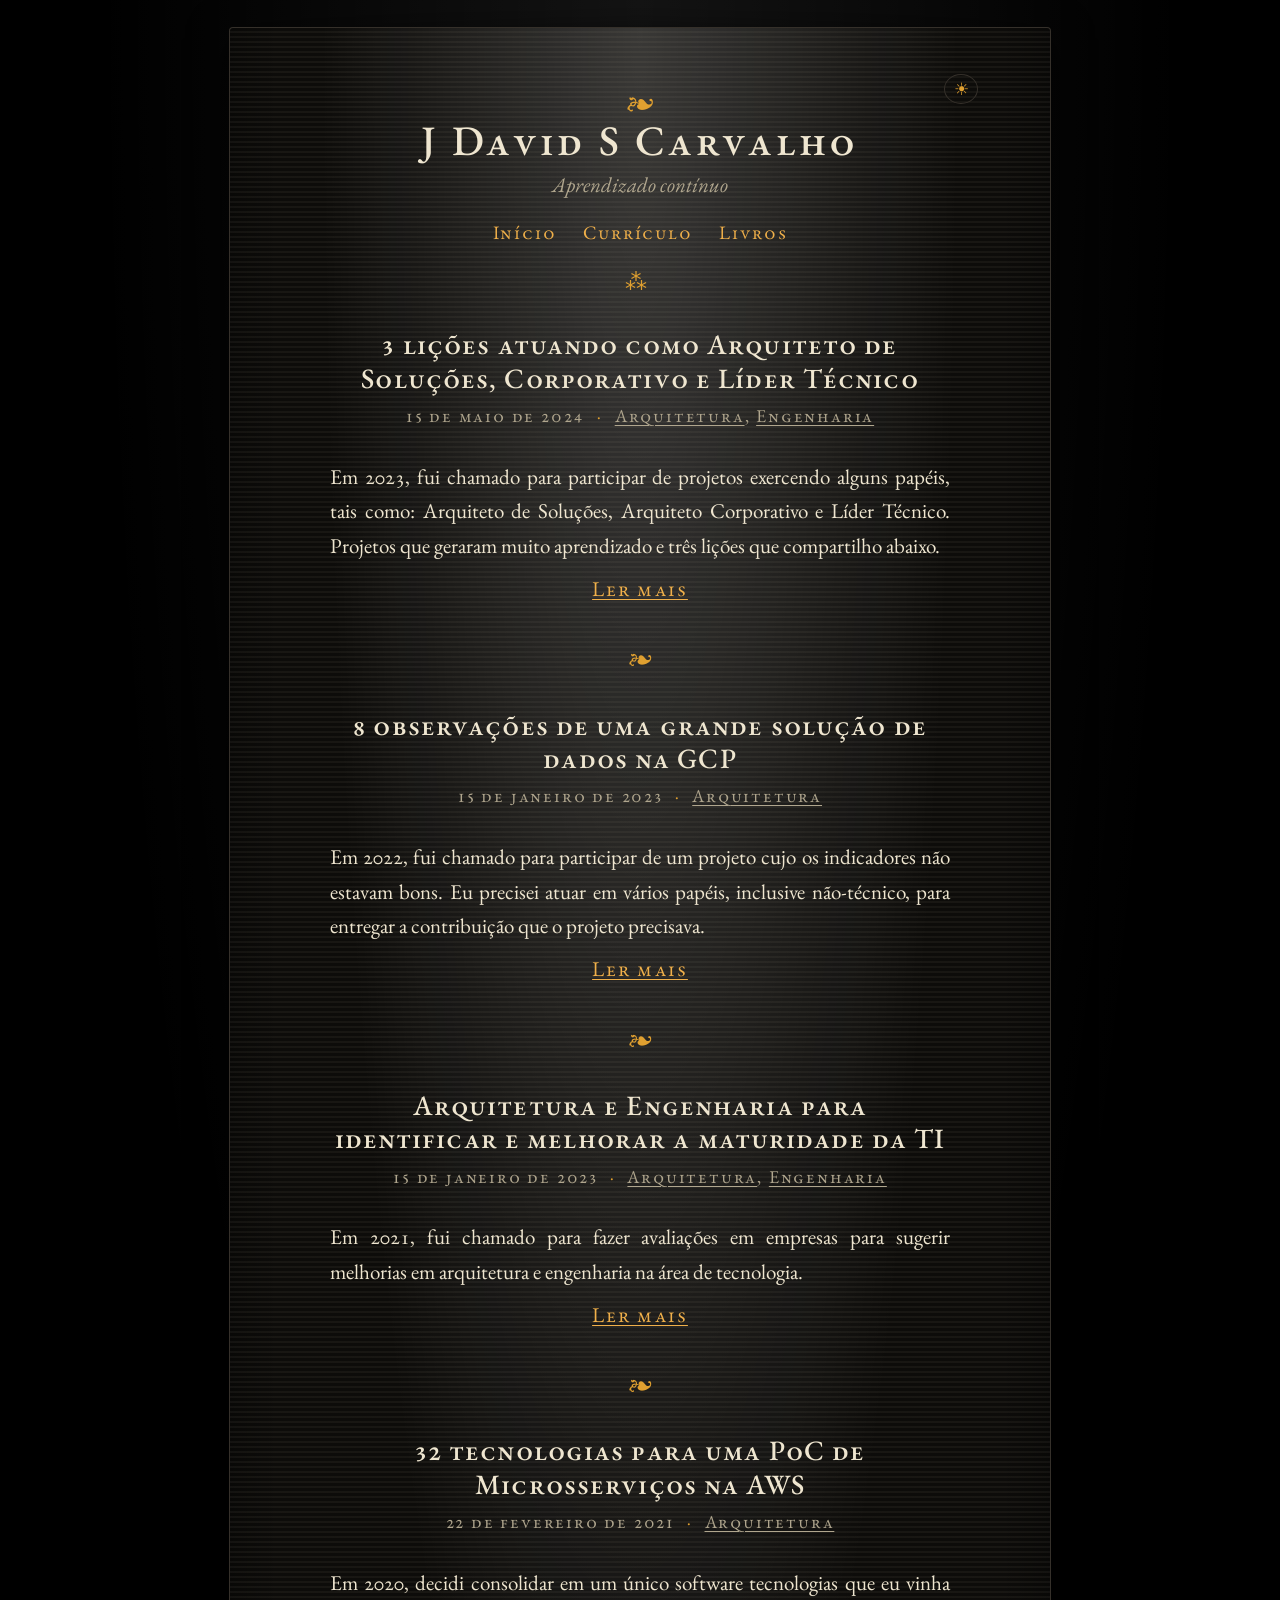
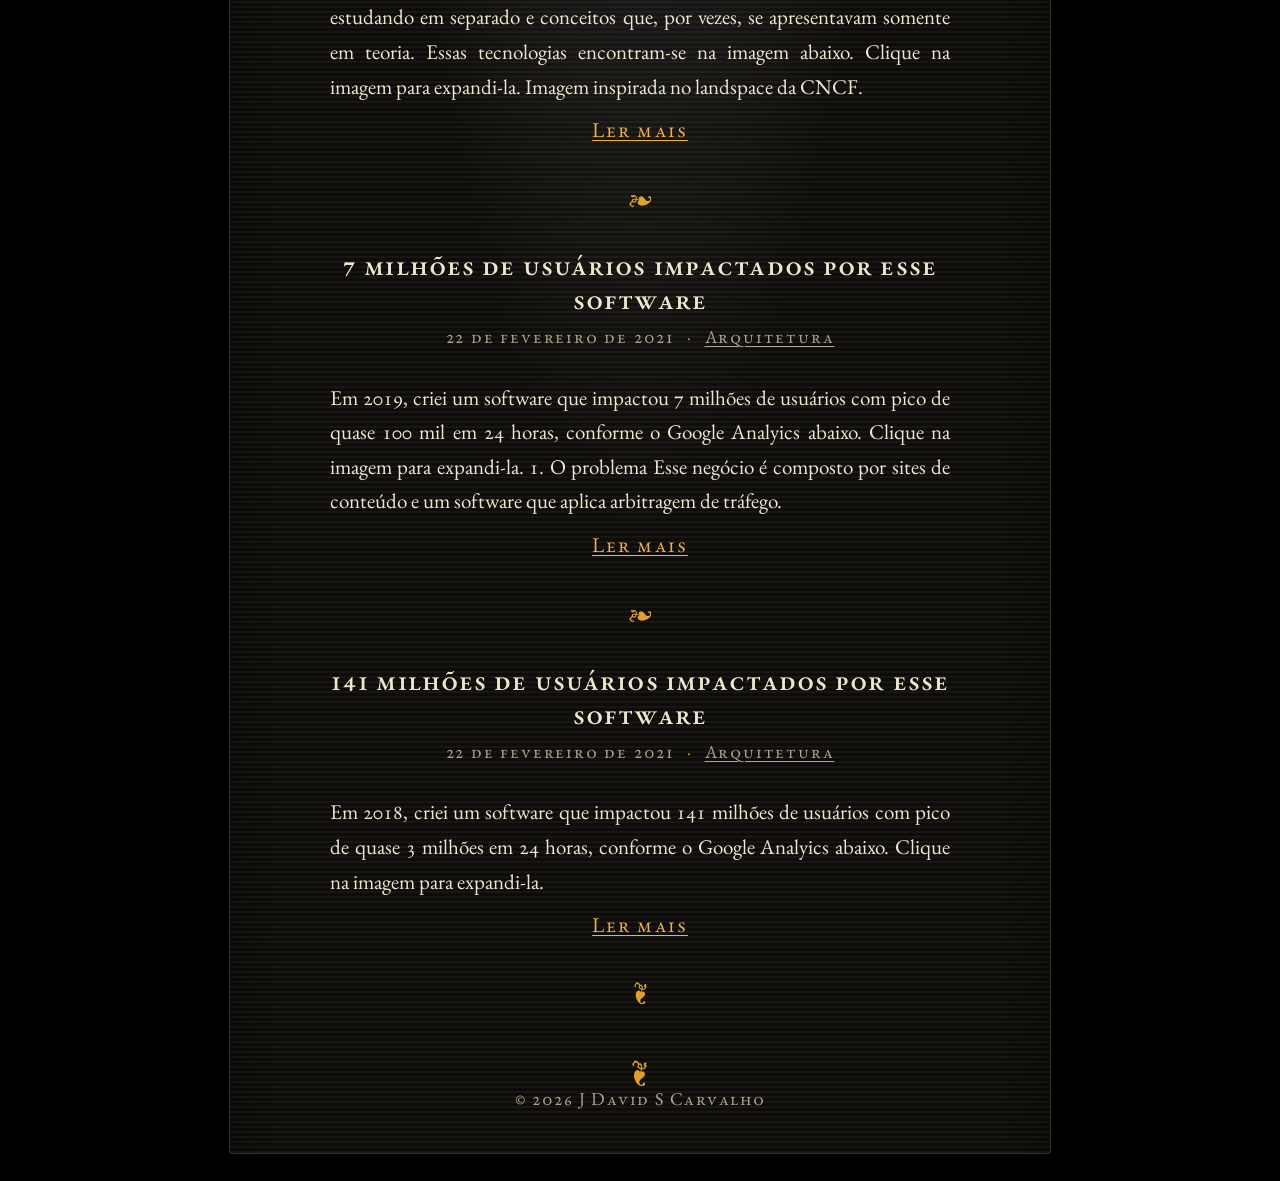
==== index.html @ 85092f44 "Restaura /3-licoes/ e /42-livros/ a partir do HTML do Google Search Console Capas dos livros recompo" ====
<!doctype html>
<html lang="pt-BR">
<head>
<meta charset="utf-8">
<meta name="viewport" content="width=device-width, initial-scale=1">
<title>J David S Carvalho - Aprendizado contínuo</title>
<script>(function(){try{var t=localStorage.getItem('jdsc-theme');document.documentElement.setAttribute('data-theme',(t==='light'||t==='dark')?t:'dark');}catch(e){}})();</script>
<link rel="preconnect" href="https://fonts.googleapis.com"><link rel="preconnect" href="https://fonts.gstatic.com" crossorigin>
<link href="https://fonts.googleapis.com/css2?family=EB+Garamond:ital,wght@0,400;0,500;0,700;1,400&display=swap" rel="stylesheet">
<link rel="stylesheet" href="style.css">
<meta name="description" content="Blog de J David S Carvalho sobre arquitetura de software e corporativa, nuvem (AWS e GCP), microsserviços e engenharia.">
<link rel="canonical" href="https://jdsc.me/">
<link rel="icon" href="data:image/svg+xml,%3Csvg xmlns='http://www.w3.org/2000/svg' viewBox='0 0 64 64'%3E%3Crect width='64' height='64' rx='12' fill='%230d0c0a'/%3E%3Ctext x='32' y='47' font-family='Georgia,serif' font-size='42' font-weight='700' text-anchor='middle' fill='%23f0b04a'%3EJ%3C/text%3E%3C/svg%3E">
<meta property="og:type" content="website">
<meta property="og:site_name" content="J David S Carvalho">
<meta property="og:locale" content="pt_BR">
<meta property="og:title" content="J David S Carvalho">
<meta property="og:description" content="Blog de J David S Carvalho sobre arquitetura de software e corporativa, nuvem (AWS e GCP), microsserviços e engenharia.">
<meta property="og:url" content="https://jdsc.me/">
<meta property="og:image" content="https://jdsc.me/assets/og/index.png">
<meta property="og:image:alt" content="J David S Carvalho">
<meta property="og:image:width" content="1200">
<meta property="og:image:height" content="630">
<meta name="twitter:card" content="summary_large_image">
<meta name="twitter:image" content="https://jdsc.me/assets/og/index.png">
</head>
<body class="kind-home">
<div class="page">
<header class="site-header">
  <div class="toggle-slot"><button class="theme-toggle" id="theme-toggle" type="button" aria-label="Alternar modo claro/escuro" title="Alternar claro/escuro"><span aria-hidden="true">☾</span></button>
<script>(function(){var b=document.getElementById('theme-toggle'),r=document.documentElement;
function cur(){var t=r.getAttribute('data-theme');if(t)return t;return 'dark';}
function paint(){b.firstChild.textContent=cur()==='dark'?'\u2600':'\u263E';}
b.addEventListener('click',function(){var n=cur()==='dark'?'light':'dark';r.setAttribute('data-theme',n);try{localStorage.setItem('jdsc-theme',n);}catch(e){}paint();});
paint();})();</script></div>
  <p class="ornament">❧</p>
  <p class="brand"><a href="./">J David S Carvalho</a></p>
  <p class="tagline">Aprendizado contínuo</p>
  <nav><a href="./">Início</a><a href="cv.pdf">Currículo</a><a href="42-livros/">Livros</a></nav>
  <p class="rule">⁂</p>
</header>
<main class="content"><div class="entry-list"><article class="entry"><h2 class="entry-title"><a href="3-licoes/">3 lições atuando como Arquiteto de Soluções, Corporativo e Líder Técnico</a></h2><p class="meta"><time datetime="2024-05-15">15 de maio de 2024</time> <span class="sep">·</span> <span class="cats"><a href="category/arquitetura/">Arquitetura</a>, <a href="category/engenharia/">Engenharia</a></span></p><p class="excerpt">Em 2023, fui chamado para participar de projetos exercendo alguns papéis, tais como: Arquiteto de Soluções, Arquiteto Corporativo e Líder Técnico. Projetos que geraram muito aprendizado e três lições que compartilho abaixo.</p><p class="more"><a href="3-licoes/">Ler mais</a></p></article><article class="entry"><h2 class="entry-title"><a href="8-gcp/">8 observações de uma grande solução de dados na GCP</a></h2><p class="meta"><time datetime="2023-01-15">15 de janeiro de 2023</time> <span class="sep">·</span> <span class="cats"><a href="category/arquitetura/">Arquitetura</a></span></p><p class="excerpt">Em 2022, fui chamado para participar de um projeto cujo os indicadores não estavam bons. Eu precisei atuar em vários papéis, inclusive não-técnico, para entregar a contribuição que o projeto precisava.</p><p class="more"><a href="8-gcp/">Ler mais</a></p></article><article class="entry"><h2 class="entry-title"><a href="mat/">Arquitetura e Engenharia para identificar e melhorar a maturidade da TI</a></h2><p class="meta"><time datetime="2023-01-15">15 de janeiro de 2023</time> <span class="sep">·</span> <span class="cats"><a href="category/arquitetura/">Arquitetura</a>, <a href="category/engenharia/">Engenharia</a></span></p><p class="excerpt">Em 2021, fui chamado para fazer avaliações em empresas para sugerir melhorias em arquitetura e engenharia na área de tecnologia.</p><p class="more"><a href="mat/">Ler mais</a></p></article><article class="entry"><h2 class="entry-title"><a href="32-aws/">32 tecnologias para uma PoC de Microsserviços na AWS</a></h2><p class="meta"><time datetime="2021-02-22">22 de fevereiro de 2021</time> <span class="sep">·</span> <span class="cats"><a href="category/arquitetura/">Arquitetura</a></span></p><p class="excerpt">Em 2020, decidi consolidar em um único software tecnologias que eu vinha estudando em separado e conceitos que, por vezes, se apresentavam somente em teoria. Essas tecnologias encontram-se na imagem abaixo. Clique na imagem para expandi-la. Imagem inspirada no landspace da CNCF.</p><p class="more"><a href="32-aws/">Ler mais</a></p></article><article class="entry"><h2 class="entry-title"><a href="7m/">7 milhões de usuários impactados por esse software</a></h2><p class="meta"><time datetime="2021-02-22">22 de fevereiro de 2021</time> <span class="sep">·</span> <span class="cats"><a href="category/arquitetura/">Arquitetura</a></span></p><p class="excerpt">Em 2019, criei um software que impactou 7 milhões de usuários com pico de quase 100 mil em 24 horas, conforme o Google Analyics abaixo. Clique na imagem para expandi-la. 1. O problema Esse negócio é composto por sites de conteúdo e um software que aplica arbitragem de tráfego.</p><p class="more"><a href="7m/">Ler mais</a></p></article><article class="entry"><h2 class="entry-title"><a href="141m/">141 milhões de usuários impactados por esse software</a></h2><p class="meta"><time datetime="2021-02-22">22 de fevereiro de 2021</time> <span class="sep">·</span> <span class="cats"><a href="category/arquitetura/">Arquitetura</a></span></p><p class="excerpt">Em 2018, criei um software que impactou 141 milhões de usuários com pico de quase 3 milhões em 24 horas, conforme o Google Analyics abaixo. Clique na imagem para expandi-la.</p><p class="more"><a href="141m/">Ler mais</a></p></article></div></main>
<footer class="site-footer"><p class="ornament">❦</p><p>© 2026 J David S Carvalho</p></footer>
</div>
<script>(function(){
var root=document.querySelector('.entry-content');if(!root)return;
var imgs=[].slice.call(root.querySelectorAll('img'));if(!imgs.length)return;
var imgRe=/\.(jpe?g|png|gif|webp|svg)(\?.*)?$/i;
var items=imgs.map(function(im){var a=im.closest('a[href]');var full=(a&&imgRe.test(a.getAttribute('href')))?a.href:im.currentSrc||im.src;
 var fig=im.closest('figure,.wp-caption');var fc=fig&&fig.querySelector('figcaption,.wp-caption-text');
 im.classList.add('zoomable');if(a&&imgRe.test(a.getAttribute('href')))a.classList.add('zoomable');
 return {el:im,src:full,cap:(fc&&fc.textContent.trim())||im.getAttribute('alt')||''};});
var ov,imgEl,capEl,cntEl,bClose,bPrev,bNext,cur=-1,opener=null;
function build(){ov=document.createElement('div');ov.className='lb';ov.hidden=true;ov.setAttribute('role','dialog');ov.setAttribute('aria-modal','true');ov.setAttribute('aria-label','Imagem ampliada');
 ov.innerHTML='<button type="button" class="lb-close" aria-label="Fechar">\u2715</button><button type="button" class="lb-nav lb-prev" aria-label="Anterior">\u2190</button><figure class="lb-fig"><img class="lb-img" alt=""><figcaption class="lb-cap"></figcaption></figure><button type="button" class="lb-nav lb-next" aria-label="Pr\u00f3xima">\u2192</button><div class="lb-count" aria-live="polite"></div>';
 document.body.appendChild(ov);imgEl=ov.querySelector('.lb-img');capEl=ov.querySelector('.lb-cap');cntEl=ov.querySelector('.lb-count');
 bClose=ov.querySelector('.lb-close');bPrev=ov.querySelector('.lb-prev');bNext=ov.querySelector('.lb-next');
 ov.addEventListener('click',function(e){if(e.target===ov||e.target.classList.contains('lb-fig'))closeUI();});
 bClose.addEventListener('click',closeUI);bPrev.addEventListener('click',function(){go(-1);});bNext.addEventListener('click',function(){go(1);});
 if(items.length<2){bPrev.hidden=bNext.hidden=cntEl.hidden=true;}}
function show(i){cur=(i+items.length)%items.length;var it=items[cur];imgEl.src=it.src;imgEl.alt=it.cap;capEl.textContent=it.cap;capEl.hidden=!it.cap;cntEl.textContent=(cur+1)+' / '+items.length;}
function go(d){if(items.length>1)show(cur+d);}
function open(i){if(!ov)build();opener=document.activeElement;show(i);ov.hidden=false;document.body.classList.add('lb-open');
 try{history.pushState({lb:1},'');}catch(e){}bClose.focus();}
function hide(){if(!ov||ov.hidden)return;ov.hidden=true;document.body.classList.remove('lb-open');imgEl.removeAttribute('src');if(opener&&opener.focus)opener.focus();}
function closeUI(){if(!ov||ov.hidden)return;if(history.state&&history.state.lb){history.back();}else hide();}
window.addEventListener('popstate',function(){hide();});
document.addEventListener('click',function(e){if(e.button||e.metaKey||e.ctrlKey||e.shiftKey)return;var t=e.target.closest&&e.target.closest('.entry-content img');if(!t)return;
 var i=imgs.indexOf(t);if(i<0)return;e.preventDefault();open(i);});
document.addEventListener('keydown',function(e){if(!ov||ov.hidden)return;
 if(e.key==='Escape'){e.preventDefault();closeUI();}else if(e.key==='ArrowLeft'){go(-1);}else if(e.key==='ArrowRight'){go(1);}
 else if(e.key==='Tab'){var f=[bClose,bPrev,bNext].filter(function(b){return !b.hidden;});var k=f.indexOf(document.activeElement);e.preventDefault();k=(k+(e.shiftKey?-1:1)+f.length)%f.length;f[k].focus();}});
var sx=null;document.addEventListener('touchstart',function(e){if(ov&&!ov.hidden)sx=e.touches[0].clientX;},{passive:true});
document.addEventListener('touchend',function(e){if(sx===null)return;var dx=e.changedTouches[0].clientX-sx;sx=null;if(Math.abs(dx)>60)go(dx<0?1:-1);},{passive:true});
})();
</script>
</body>
</html>
---- style.css ----
/* Tema "livro": livro antigo; escuro = à luz de vela. */
/* Paletas: data-palette no <html>; escuro = padrão, claro com [data-theme=light]. */
:root{--bg:#000000;--paper:#0d0c0a;--paper2:#161411;--text:#efe6d0;--muted:#b0a68e;--line:#35302a;--accent:#f0b04a;--gold:#e0a030;--code-bg:#060605;--code-text:#f3ead4;--shadow:rgba(0,0,0,.8)}
:root[data-theme="light"]{--bg:#e8e4da;--paper:#fbf8ef;--paper2:#f1ece0;--text:#0b0b0b;--muted:#555555;--line:#d8d2c0;--accent:#8a4b00;--gold:#8a5d00;--code-bg:#efe9d8;--code-text:#0b0b0b;--shadow:rgba(0,0,0,.25)}
html{font-size:100%;-webkit-text-size-adjust:100%}
*{box-sizing:border-box}
body{margin:0;background:var(--bg);color:var(--text);font:400 1.3125rem/1.65 'EB Garamond','Cormorant Garamond',Georgia,serif;
  background-image:radial-gradient(ellipse at top,rgba(255,255,255,.08),transparent 60%),radial-gradient(ellipse at bottom,rgba(0,0,0,.18),transparent 60%);
  -webkit-font-smoothing:antialiased;font-variant-numeric:oldstyle-nums;hyphens:auto}
.page{max-width:51.25rem;margin:0 auto;padding:2.25rem 1rem 1.5rem;background-color:var(--paper);position:relative;
  background-image:repeating-linear-gradient(0deg,color-mix(in srgb,var(--muted) 7%,transparent) 0 2px,transparent 2px 0.3125rem),radial-gradient(ellipse at 50% 0,rgba(255,255,255,.18),transparent 55%),linear-gradient(90deg,color-mix(in srgb,var(--shadow) 40%,transparent),transparent 6%,transparent 94%,color-mix(in srgb,var(--shadow) 40%,transparent));
  box-shadow:0 0 0 1px var(--line),0 0.625rem 2.5rem var(--shadow)}
@media(min-width:900px){.page{margin:1.75rem auto;padding:3.5rem 4.5rem 2.5rem;border-radius:3px}}
a{color:var(--accent);text-decoration:underline;text-decoration-thickness:1px;text-underline-offset:3px}
a:hover{color:var(--gold)}
.site-header{text-align:center;position:relative;margin-bottom:1.75rem}
.toggle-slot{position:absolute;right:0;top:-0.625rem;display:flex;align-items:center;gap:.6rem}
.palette-picker{display:flex;gap:.45rem;align-items:center}
.palette-picker button{width:1.1rem;height:1.1rem;padding:0;border-radius:50%;border:1px solid var(--line);cursor:pointer;opacity:.75}
.palette-picker button:hover,.palette-picker button[aria-pressed="true"]{opacity:1;box-shadow:0 0 0 2px var(--paper),0 0 0 3px var(--gold)}
.theme-toggle{background:none;border:1px solid var(--line);color:var(--gold);font-size:1.0625rem;width:2.125rem;height:1.875rem;border-radius:50%;cursor:pointer}
.theme-toggle:hover{border-color:var(--gold)}
.ornament{margin:0;font-size:1.75rem;color:var(--gold);line-height:1}
.brand{margin:0.375rem 0 0;font:500 clamp(1.75rem,6vw,2.625rem)/1.1 'EB Garamond',serif;font-variant:small-caps;letter-spacing:.08em}
.brand a{color:var(--text);text-decoration:none}
.tagline{margin:0.25rem 0 0.875rem;font-style:italic;color:var(--muted)}
nav{display:flex;justify-content:center;gap:1.625rem;font-variant:small-caps;letter-spacing:.1em;font-size:1.1875rem}
nav a{text-decoration:none;color:var(--accent)}
.rule{margin:1rem 0 0;color:var(--gold);letter-spacing:.4em;font-size:1.375rem}
.content{max-width:62ch;margin:0 auto}
h1,h2,h3,h4{font-family:'EB Garamond',serif;font-weight:500;line-height:1.2;color:var(--text)}
.entry-title{font-size:clamp(1.875rem,6vw,2.75rem);text-align:center;margin:.2em 0 .2em;font-variant:small-caps;letter-spacing:.04em}
.entry-title a{color:var(--text);text-decoration:none}.entry-title a:hover{color:var(--accent)}
.meta{text-align:center;font-variant:small-caps;letter-spacing:.1em;color:var(--muted);margin:0 0 1.6em;font-size:1.125rem}
.meta a{color:var(--muted)}.meta .sep{color:var(--gold);margin:0 0.375rem}
.entry-header::after{content:"❧";display:block;text-align:center;color:var(--gold);font-size:1.625rem;margin:0 0 .8em}
.entry-content{text-align:justify}
.entry-content > p:first-child::first-letter{float:left;font-size:4.6em;line-height:.8;padding:.06em .1em 0 0;color:var(--accent);font-weight:500}
.entry-content h2{font-size:1.875rem;font-variant:small-caps;letter-spacing:.06em;text-align:center;margin:2em 0 .8em}
.entry-content h2::before{content:"⁂";display:block;color:var(--gold);font-size:1.375rem;letter-spacing:0;margin-bottom:.3em}
.entry-content h3{font-size:1.5rem;font-variant:small-caps;letter-spacing:.05em;margin:1.6em 0 .4em;color:var(--accent)}
.entry-content h4{font-size:1.25rem;font-style:italic;margin:1.4em 0 .3em}
.anchor{opacity:0;margin-left:.4em;font-size:.6em;text-decoration:none;color:var(--gold)}
h2:hover .anchor,h3:hover .anchor,h4:hover .anchor,.anchor:focus{opacity:1}
.entry-content p{margin:0 0 1em;text-indent:0}
img{max-width:100%;height:auto}
.entry-content img{display:block;margin:1.4em auto;padding:0.375rem;background:var(--paper2);border:1px solid var(--line);box-shadow:0 2px 0.5rem var(--shadow)}
figure{margin:1.6em 0}figcaption{font-style:italic;color:var(--muted);text-align:center;font-size:1.125rem}
blockquote{margin:1.5em 1em;padding:0 1em;border-left:2px solid var(--gold);font-style:italic;color:var(--muted)}
code,pre,kbd{font-family:ui-monospace,'Cascadia Mono',Menlo,Consolas,monospace;font-size:.72em;font-variant-numeric:normal}
code{background:var(--code-bg);padding:.1em .35em;border:1px solid var(--line);border-radius:3px}
pre{background:var(--code-bg);color:var(--code-text);padding:0.875rem 1rem;border:1px solid var(--line);border-radius:3px;overflow:auto;line-height:1.55;text-align:left}
pre code{background:none;border:0;padding:0}
.table-wrap{overflow-x:auto;margin:1.5em 0}
table{border-collapse:collapse;width:100%;font-size:1.125rem}
th,td{border-top:1px solid var(--line);border-bottom:1px solid var(--line);padding:0.375rem 0.75rem;text-align:left}th{font-variant:small-caps;letter-spacing:.06em;color:var(--accent)}
hr{border:0;text-align:center;margin:2em 0}hr::after{content:"❧";color:var(--gold);font-size:1.5rem}
.entry-list .entry{margin:0 0 1.6em;text-align:center}
.entry-list .entry::after{content:"❧";display:block;color:var(--gold);font-size:1.5rem;margin-top:1.2em}
.entry-list .entry:last-child::after{content:"❦"}
.entry-thumb{display:block;margin:0 auto 1em;max-width:36rem;border:1px solid var(--line);padding:.35rem;background:var(--paper2);box-shadow:0 .4rem 1.2rem var(--shadow)}
.entry-thumb img{display:block;width:100%;aspect-ratio:1200/630;object-fit:cover;filter:sepia(.12)}
.entry-thumb:hover{border-color:var(--gold)}
.entry-list .entry-title{font-size:1.75rem}
.excerpt{text-align:justify;margin:0 0 .4em}
.more{margin:0}.more a{font-variant:small-caps;letter-spacing:.1em}
.kicker{text-align:center;font-variant:small-caps;letter-spacing:.14em;color:var(--muted);margin:0}
.site-footer{text-align:center;color:var(--muted);font-variant:small-caps;letter-spacing:.08em;margin-top:2.5em;font-size:1.125rem}
.site-footer p{margin:0}
@media(max-width:700px){.toggle-slot{position:static;justify-content:center;margin-bottom:.8rem}}
/* Lightbox */
.zoomable{cursor:zoom-in}
body.lb-open{overflow:hidden}
.lb{position:fixed;inset:0;z-index:1000;display:flex;align-items:center;justify-content:center;background:rgba(0,0,0,.9);padding:3.5rem .5rem 2.8rem}
.lb[hidden]{display:none}
.lb-fig{margin:0;display:flex;flex-direction:column;align-items:center;max-width:100%}
.lb-img{max-width:92vw;max-height:80vh;object-fit:contain;background:var(--paper);border:1px solid var(--gold);box-shadow:0 0 0 4px var(--paper),0 0 0 5px var(--line),0 10px 40px var(--shadow)}
.lb-cap{max-width:70ch;margin-top:.7rem;color:var(--text);font-style:italic;text-align:center;font-size:.85rem;line-height:1.35}
.lb button{font:inherit;color:var(--accent);background:var(--paper);border:1px solid var(--gold);border-radius:50%;cursor:pointer;line-height:1;display:flex;align-items:center;justify-content:center}
.lb button:hover,.lb button:focus-visible{color:var(--text);outline:2px solid var(--accent);outline-offset:2px}
.lb-close{position:absolute;top:.6rem;right:.6rem;width:2.8rem;height:2.8rem;font-size:1.3rem}
.lb-nav{position:absolute;top:50%;transform:translateY(-50%);width:2.8rem;height:2.8rem;font-size:1.3rem;opacity:.9}
.lb-prev{left:.5rem}.lb-next{right:.5rem}
.lb-count{position:absolute;bottom:.7rem;left:0;right:0;text-align:center;color:var(--muted);font-variant:small-caps;letter-spacing:.1em;font-size:.8rem}
@media(max-width:700px){.lb-nav{top:auto;bottom:.4rem;transform:none}.lb-img{max-height:72vh}}
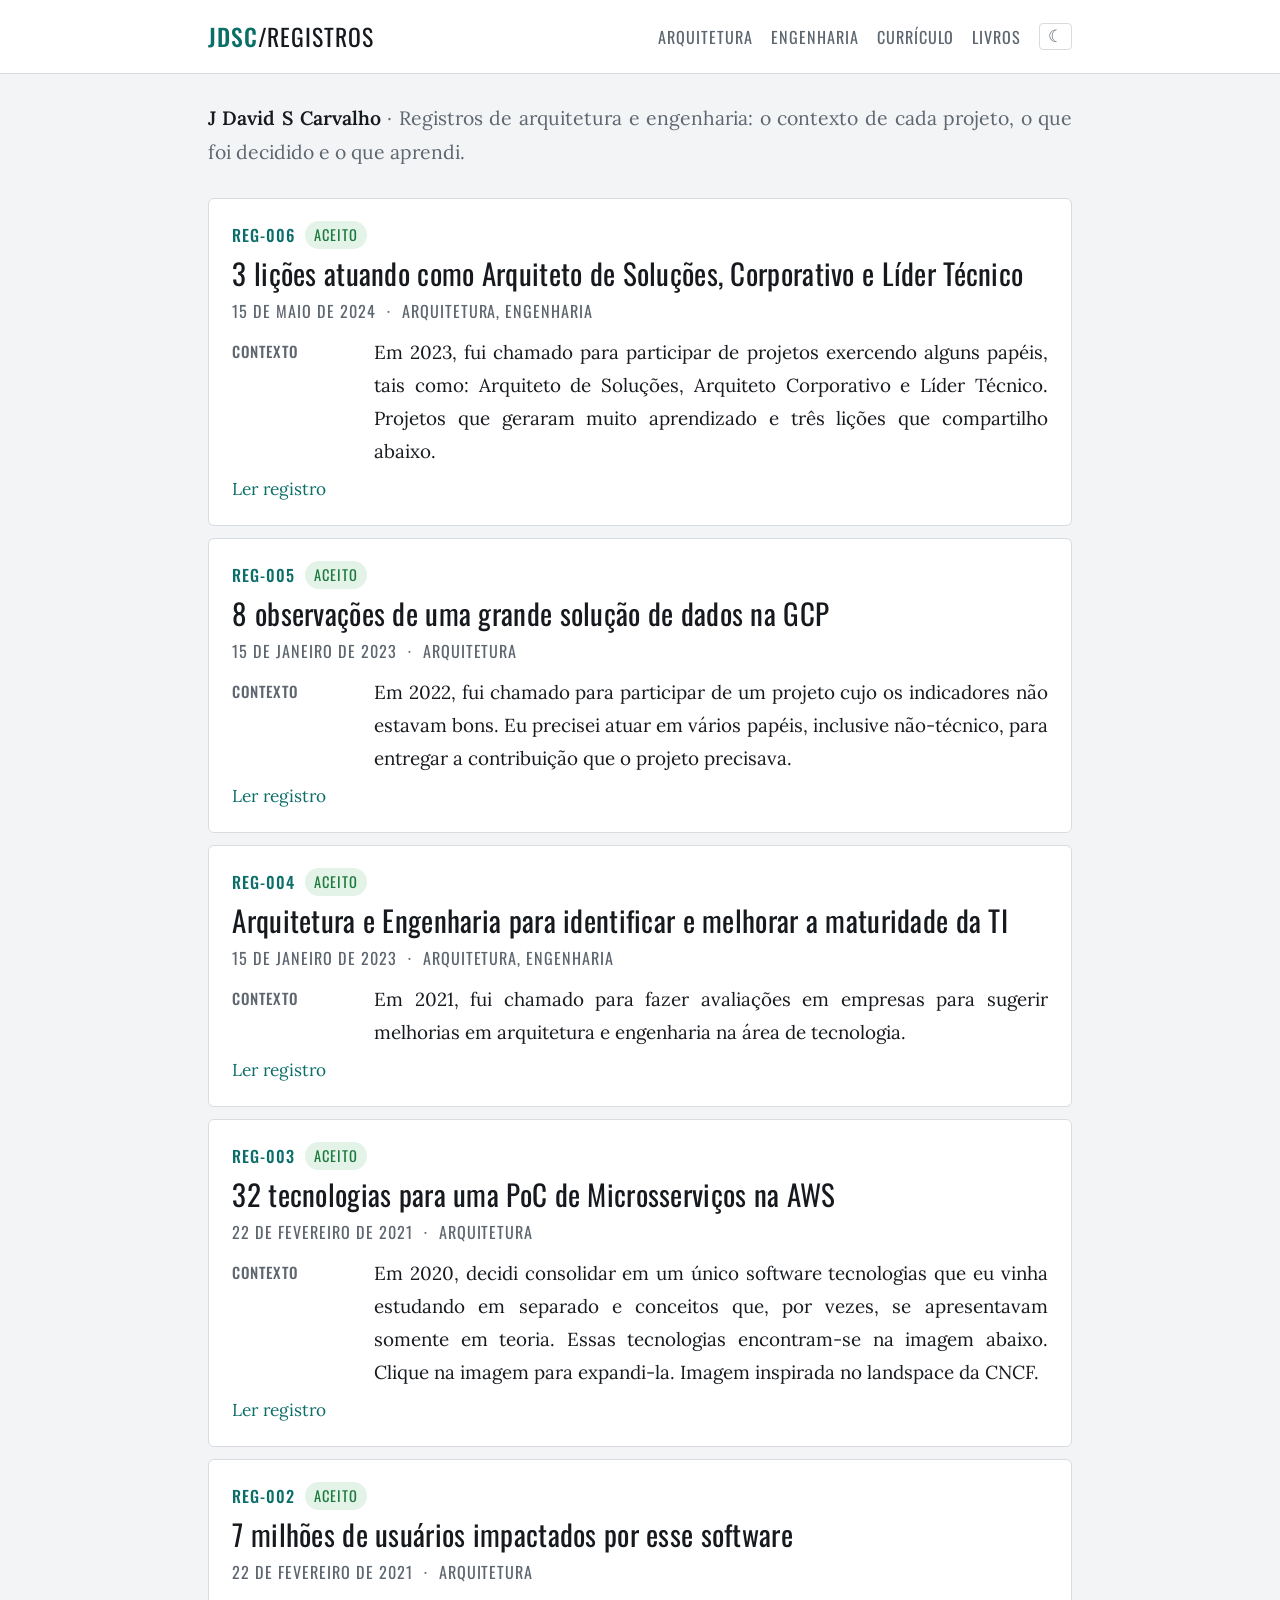
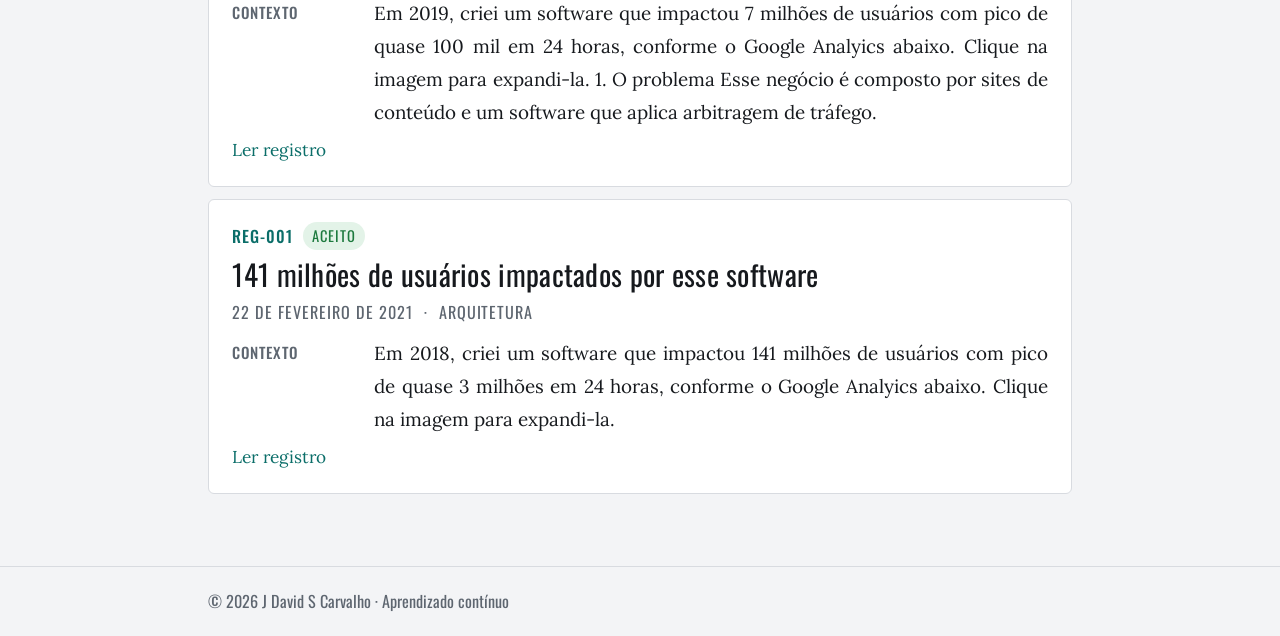
==== commit eb2cef58: "Novo tema: Registro com Lora + Oswald, 21 px, texto justificado Cada post vira um registro numerado " ====
--- a/index.html
+++ b/index.html
@@ -4,9 +4,9 @@
 <meta charset="utf-8">
 <meta name="viewport" content="width=device-width, initial-scale=1">
 <title>J David S Carvalho - Aprendizado contínuo</title>
-<script>(function(){try{var t=localStorage.getItem('jdsc-theme');document.documentElement.setAttribute('data-theme',(t==='light'||t==='dark')?t:'dark');}catch(e){}})();</script>
+<script>(function(){try{var t=localStorage.getItem('jdsc-theme');if(t==='light'||t==='dark')document.documentElement.setAttribute('data-theme',t);}catch(e){}})();</script>
 <link rel="preconnect" href="https://fonts.googleapis.com"><link rel="preconnect" href="https://fonts.gstatic.com" crossorigin>
-<link href="https://fonts.googleapis.com/css2?family=EB+Garamond:ital,wght@0,400;0,500;0,700;1,400&display=swap" rel="stylesheet">
+<link href="https://fonts.googleapis.com/css2?family=Lora:ital,wght@0,400;0,700;1,400&family=Oswald:wght@400;500&family=IBM+Plex+Mono:wght@400;500&display=swap" rel="stylesheet">
 <link rel="stylesheet" href="style.css">
 <meta name="description" content="Blog de J David S Carvalho sobre arquitetura de software e corporativa, nuvem (AWS e GCP), microsserviços e engenharia.">
 <link rel="canonical" href="https://jdsc.me/">
@@ -25,23 +25,25 @@
 <meta name="twitter:image" content="https://jdsc.me/assets/og/index.png">
 </head>
 <body class="kind-home">
-<div class="page">
-<header class="site-header">
-  <div class="toggle-slot"><button class="theme-toggle" id="theme-toggle" type="button" aria-label="Alternar modo claro/escuro" title="Alternar claro/escuro"><span aria-hidden="true">☾</span></button>
+<header class="site-header"><div class="col">
+  <a class="brand" href="./"><b>jdsc</b>/registros</a>
+  <nav><a href="category/arquitetura/">arquitetura</a><a href="category/engenharia/">engenharia</a><a href="cv.pdf">Currículo</a><a href="42-livros/">Livros</a><button class="theme-toggle" id="theme-toggle" type="button" aria-label="Alternar modo claro/escuro" title="Alternar claro/escuro"><span aria-hidden="true">☾</span></button>
 <script>(function(){var b=document.getElementById('theme-toggle'),r=document.documentElement;
-function cur(){var t=r.getAttribute('data-theme');if(t)return t;return 'dark';}
+function cur(){var t=r.getAttribute('data-theme');if(t)return t;return window.matchMedia&&matchMedia('(prefers-color-scheme: dark)').matches?'dark':'light';}
 function paint(){b.firstChild.textContent=cur()==='dark'?'\u2600':'\u263E';}
 b.addEventListener('click',function(){var n=cur()==='dark'?'light':'dark';r.setAttribute('data-theme',n);try{localStorage.setItem('jdsc-theme',n);}catch(e){}paint();});
-paint();})();</script></div>
-  <p class="ornament">❧</p>
-  <p class="brand"><a href="./">J David S Carvalho</a></p>
-  <p class="tagline">Aprendizado contínuo</p>
-  <nav><a href="./">Início</a><a href="cv.pdf">Currículo</a><a href="42-livros/">Livros</a></nav>
-  <p class="rule">⁂</p>
-</header>
-<main class="content"><div class="entry-list"><article class="entry"><h2 class="entry-title"><a href="3-licoes/">3 lições atuando como Arquiteto de Soluções, Corporativo e Líder Técnico</a></h2><p class="meta"><time datetime="2024-05-15">15 de maio de 2024</time> <span class="sep">·</span> <span class="cats"><a href="category/arquitetura/">Arquitetura</a>, <a href="category/engenharia/">Engenharia</a></span></p><p class="excerpt">Em 2023, fui chamado para participar de projetos exercendo alguns papéis, tais como: Arquiteto de Soluções, Arquiteto Corporativo e Líder Técnico. Projetos que geraram muito aprendizado e três lições que compartilho abaixo.</p><p class="more"><a href="3-licoes/">Ler mais</a></p></article><article class="entry"><h2 class="entry-title"><a href="8-gcp/">8 observações de uma grande solução de dados na GCP</a></h2><p class="meta"><time datetime="2023-01-15">15 de janeiro de 2023</time> <span class="sep">·</span> <span class="cats"><a href="category/arquitetura/">Arquitetura</a></span></p><p class="excerpt">Em 2022, fui chamado para participar de um projeto cujo os indicadores não estavam bons. Eu precisei atuar em vários papéis, inclusive não-técnico, para entregar a contribuição que o projeto precisava.</p><p class="more"><a href="8-gcp/">Ler mais</a></p></article><article class="entry"><h2 class="entry-title"><a href="mat/">Arquitetura e Engenharia para identificar e melhorar a maturidade da TI</a></h2><p class="meta"><time datetime="2023-01-15">15 de janeiro de 2023</time> <span class="sep">·</span> <span class="cats"><a href="category/arquitetura/">Arquitetura</a>, <a href="category/engenharia/">Engenharia</a></span></p><p class="excerpt">Em 2021, fui chamado para fazer avaliações em empresas para sugerir melhorias em arquitetura e engenharia na área de tecnologia.</p><p class="more"><a href="mat/">Ler mais</a></p></article><article class="entry"><h2 class="entry-title"><a href="32-aws/">32 tecnologias para uma PoC de Microsserviços na AWS</a></h2><p class="meta"><time datetime="2021-02-22">22 de fevereiro de 2021</time> <span class="sep">·</span> <span class="cats"><a href="category/arquitetura/">Arquitetura</a></span></p><p class="excerpt">Em 2020, decidi consolidar em um único software tecnologias que eu vinha estudando em separado e conceitos que, por vezes, se apresentavam somente em teoria. Essas tecnologias encontram-se na imagem abaixo. Clique na imagem para expandi-la. Imagem inspirada no landspace da CNCF.</p><p class="more"><a href="32-aws/">Ler mais</a></p></article><article class="entry"><h2 class="entry-title"><a href="7m/">7 milhões de usuários impactados por esse software</a></h2><p class="meta"><time datetime="2021-02-22">22 de fevereiro de 2021</time> <span class="sep">·</span> <span class="cats"><a href="category/arquitetura/">Arquitetura</a></span></p><p class="excerpt">Em 2019, criei um software que impactou 7 milhões de usuários com pico de quase 100 mil em 24 horas, conforme o Google Analyics abaixo. Clique na imagem para expandi-la. 1. O problema Esse negócio é composto por sites de conteúdo e um software que aplica arbitragem de tráfego.</p><p class="more"><a href="7m/">Ler mais</a></p></article><article class="entry"><h2 class="entry-title"><a href="141m/">141 milhões de usuários impactados por esse software</a></h2><p class="meta"><time datetime="2021-02-22">22 de fevereiro de 2021</time> <span class="sep">·</span> <span class="cats"><a href="category/arquitetura/">Arquitetura</a></span></p><p class="excerpt">Em 2018, criei um software que impactou 141 milhões de usuários com pico de quase 3 milhões em 24 horas, conforme o Google Analyics abaixo. Clique na imagem para expandi-la.</p><p class="more"><a href="141m/">Ler mais</a></p></article></div></main>
-<footer class="site-footer"><p class="ornament">❦</p><p>© 2026 J David S Carvalho</p></footer>
-</div>
+paint();})();</script></nav>
+</div></header>
+<div class="col intro"><p><strong>J David S Carvalho</strong> · Registros de arquitetura e engenharia: o contexto de cada projeto, o que foi decidido e o que aprendi.</p></div>
+<main class="col content">
+  <nav class="toc" id="toc" hidden><p class="toc-title">Seções</p><ol></ol></nav>
+  <div class="entry-list"><article class="entry"><p class="record"><span class="record-id">REG-006</span> <span class="record-status">aceito</span></p><h2 class="entry-title"><a href="3-licoes/">3 lições atuando como Arquiteto de Soluções, Corporativo e Líder Técnico</a></h2><p class="meta"><time datetime="2024-05-15">15 de maio de 2024</time> <span class="sep">·</span> <span class="cats"><a href="category/arquitetura/">Arquitetura</a>, <a href="category/engenharia/">Engenharia</a></span></p><p class="excerpt">Em 2023, fui chamado para participar de projetos exercendo alguns papéis, tais como: Arquiteto de Soluções, Arquiteto Corporativo e Líder Técnico. Projetos que geraram muito aprendizado e três lições que compartilho abaixo.</p><p class="more"><a href="3-licoes/">Ler mais</a></p></article><article class="entry"><p class="record"><span class="record-id">REG-005</span> <span class="record-status">aceito</span></p><h2 class="entry-title"><a href="8-gcp/">8 observações de uma grande solução de dados na GCP</a></h2><p class="meta"><time datetime="2023-01-15">15 de janeiro de 2023</time> <span class="sep">·</span> <span class="cats"><a href="category/arquitetura/">Arquitetura</a></span></p><p class="excerpt">Em 2022, fui chamado para participar de um projeto cujo os indicadores não estavam bons. Eu precisei atuar em vários papéis, inclusive não-técnico, para entregar a contribuição que o projeto precisava.</p><p class="more"><a href="8-gcp/">Ler mais</a></p></article><article class="entry"><p class="record"><span class="record-id">REG-004</span> <span class="record-status">aceito</span></p><h2 class="entry-title"><a href="mat/">Arquitetura e Engenharia para identificar e melhorar a maturidade da TI</a></h2><p class="meta"><time datetime="2023-01-15">15 de janeiro de 2023</time> <span class="sep">·</span> <span class="cats"><a href="category/arquitetura/">Arquitetura</a>, <a href="category/engenharia/">Engenharia</a></span></p><p class="excerpt">Em 2021, fui chamado para fazer avaliações em empresas para sugerir melhorias em arquitetura e engenharia na área de tecnologia.</p><p class="more"><a href="mat/">Ler mais</a></p></article><article class="entry"><p class="record"><span class="record-id">REG-003</span> <span class="record-status">aceito</span></p><h2 class="entry-title"><a href="32-aws/">32 tecnologias para uma PoC de Microsserviços na AWS</a></h2><p class="meta"><time datetime="2021-02-22">22 de fevereiro de 2021</time> <span class="sep">·</span> <span class="cats"><a href="category/arquitetura/">Arquitetura</a></span></p><p class="excerpt">Em 2020, decidi consolidar em um único software tecnologias que eu vinha estudando em separado e conceitos que, por vezes, se apresentavam somente em teoria. Essas tecnologias encontram-se na imagem abaixo. Clique na imagem para expandi-la. Imagem inspirada no landspace da CNCF.</p><p class="more"><a href="32-aws/">Ler mais</a></p></article><article class="entry"><p class="record"><span class="record-id">REG-002</span> <span class="record-status">aceito</span></p><h2 class="entry-title"><a href="7m/">7 milhões de usuários impactados por esse software</a></h2><p class="meta"><time datetime="2021-02-22">22 de fevereiro de 2021</time> <span class="sep">·</span> <span class="cats"><a href="category/arquitetura/">Arquitetura</a></span></p><p class="excerpt">Em 2019, criei um software que impactou 7 milhões de usuários com pico de quase 100 mil em 24 horas, conforme o Google Analyics abaixo. Clique na imagem para expandi-la. 1. O problema Esse negócio é composto por sites de conteúdo e um software que aplica arbitragem de tráfego.</p><p class="more"><a href="7m/">Ler mais</a></p></article><article class="entry"><p class="record"><span class="record-id">REG-001</span> <span class="record-status">aceito</span></p><h2 class="entry-title"><a href="141m/">141 milhões de usuários impactados por esse software</a></h2><p class="meta"><time datetime="2021-02-22">22 de fevereiro de 2021</time> <span class="sep">·</span> <span class="cats"><a href="category/arquitetura/">Arquitetura</a></span></p><p class="excerpt">Em 2018, criei um software que impactou 141 milhões de usuários com pico de quase 3 milhões em 24 horas, conforme o Google Analyics abaixo. Clique na imagem para expandi-la.</p><p class="more"><a href="141m/">Ler mais</a></p></article></div>
+</main>
+<footer class="site-footer"><div class="col"><p>© 2026 J David S Carvalho · Aprendizado contínuo</p></div></footer>
+<script>(function(){var hs=document.querySelectorAll('.entry-content h2[id]'),t=document.getElementById('toc');if(hs.length<2)return;
+var ol=t.querySelector('ol');hs.forEach(function(h){var li=document.createElement('li'),a=document.createElement('a');a.href='#'+h.id;
+a.textContent=h.firstChild?h.firstChild.textContent.trim():h.textContent;li.appendChild(a);ol.appendChild(li);});
+var hd=document.querySelector('.entry-header');if(hd)hd.after(t);t.hidden=false;})();</script>
 <script>(function(){
 var root=document.querySelector('.entry-content');if(!root)return;
 var imgs=[].slice.call(root.querySelectorAll('img'));if(!imgs.length)return;
--- a/style.css
+++ b/style.css
@@ -1,85 +1,134 @@
-/* Tema "livro": livro antigo; escuro = à luz de vela. */
-/* Paletas: data-palette no <html>; escuro = padrão, claro com [data-theme=light]. */
-:root{--bg:#000000;--paper:#0d0c0a;--paper2:#161411;--text:#efe6d0;--muted:#b0a68e;--line:#35302a;--accent:#f0b04a;--gold:#e0a030;--code-bg:#060605;--code-text:#f3ead4;--shadow:rgba(0,0,0,.8)}
-:root[data-theme="light"]{--bg:#e8e4da;--paper:#fbf8ef;--paper2:#f1ece0;--text:#0b0b0b;--muted:#555555;--line:#d8d2c0;--accent:#8a4b00;--gold:#8a5d00;--code-bg:#efe9d8;--code-text:#0b0b0b;--shadow:rgba(0,0,0,.25)}
-html{font-size:100%;-webkit-text-size-adjust:100%}
+/* Tema "registro": cada post como um registro de decisão de arquitetura (ADR), com número, status e cabeçalho de metadados. */
+:root{
+  --bg:#f3f4f6; --card:#ffffff; --text:#16191d; --muted:#5e6670; --line:#d8dbe0;
+  --accent:#0b6e69; --ok:#1d7a3e; --ok-bg:#e3f3e8; --code-bg:#eceef1;
+  /* fontes: as variações (registro-*) trocam só estes valores em extra.css */
+  --f-body:'IBM Plex Sans','Segoe UI',sans-serif; --fs-body:17px; --lh-body:1.65;
+  --f-head:var(--f-body); --w-head:600; --head-track:0; --head-case:none;
+  --f-label:'IBM Plex Mono',ui-monospace,Consolas,monospace; --label-case:none; --label-track:0;
+  --f-mono:'IBM Plex Mono',ui-monospace,Consolas,monospace;
+}
+@media (prefers-color-scheme:dark){:root:not([data-theme="light"]){
+  --bg:#0f1214; --card:#171b1f; --text:#e3e7ea; --muted:#8d97a1; --line:#2a3037;
+  --accent:#5cc8bf; --ok:#7fd69c; --ok-bg:#173322; --code-bg:#1d2227; color-scheme:dark}}
+:root[data-theme="dark"]{
+  --bg:#0f1214; --card:#171b1f; --text:#e3e7ea; --muted:#8d97a1; --line:#2a3037;
+  --accent:#5cc8bf; --ok:#7fd69c; --ok-bg:#173322; --code-bg:#1d2227; color-scheme:dark}
 *{box-sizing:border-box}
-body{margin:0;background:var(--bg);color:var(--text);font:400 1.3125rem/1.65 'EB Garamond','Cormorant Garamond',Georgia,serif;
-  background-image:radial-gradient(ellipse at top,rgba(255,255,255,.08),transparent 60%),radial-gradient(ellipse at bottom,rgba(0,0,0,.18),transparent 60%);
-  -webkit-font-smoothing:antialiased;font-variant-numeric:oldstyle-nums;hyphens:auto}
-.page{max-width:51.25rem;margin:0 auto;padding:2.25rem 1rem 1.5rem;background-color:var(--paper);position:relative;
-  background-image:repeating-linear-gradient(0deg,color-mix(in srgb,var(--muted) 7%,transparent) 0 2px,transparent 2px 0.3125rem),radial-gradient(ellipse at 50% 0,rgba(255,255,255,.18),transparent 55%),linear-gradient(90deg,color-mix(in srgb,var(--shadow) 40%,transparent),transparent 6%,transparent 94%,color-mix(in srgb,var(--shadow) 40%,transparent));
-  box-shadow:0 0 0 1px var(--line),0 0.625rem 2.5rem var(--shadow)}
-@media(min-width:900px){.page{margin:1.75rem auto;padding:3.5rem 4.5rem 2.5rem;border-radius:3px}}
-a{color:var(--accent);text-decoration:underline;text-decoration-thickness:1px;text-underline-offset:3px}
-a:hover{color:var(--gold)}
-.site-header{text-align:center;position:relative;margin-bottom:1.75rem}
-.toggle-slot{position:absolute;right:0;top:-0.625rem;display:flex;align-items:center;gap:.6rem}
-.palette-picker{display:flex;gap:.45rem;align-items:center}
-.palette-picker button{width:1.1rem;height:1.1rem;padding:0;border-radius:50%;border:1px solid var(--line);cursor:pointer;opacity:.75}
-.palette-picker button:hover,.palette-picker button[aria-pressed="true"]{opacity:1;box-shadow:0 0 0 2px var(--paper),0 0 0 3px var(--gold)}
-.theme-toggle{background:none;border:1px solid var(--line);color:var(--gold);font-size:1.0625rem;width:2.125rem;height:1.875rem;border-radius:50%;cursor:pointer}
-.theme-toggle:hover{border-color:var(--gold)}
-.ornament{margin:0;font-size:1.75rem;color:var(--gold);line-height:1}
-.brand{margin:0.375rem 0 0;font:500 clamp(1.75rem,6vw,2.625rem)/1.1 'EB Garamond',serif;font-variant:small-caps;letter-spacing:.08em}
-.brand a{color:var(--text);text-decoration:none}
-.tagline{margin:0.25rem 0 0.875rem;font-style:italic;color:var(--muted)}
-nav{display:flex;justify-content:center;gap:1.625rem;font-variant:small-caps;letter-spacing:.1em;font-size:1.1875rem}
-nav a{text-decoration:none;color:var(--accent)}
-.rule{margin:1rem 0 0;color:var(--gold);letter-spacing:.4em;font-size:1.375rem}
-.content{max-width:62ch;margin:0 auto}
-h1,h2,h3,h4{font-family:'EB Garamond',serif;font-weight:500;line-height:1.2;color:var(--text)}
-.entry-title{font-size:clamp(1.875rem,6vw,2.75rem);text-align:center;margin:.2em 0 .2em;font-variant:small-caps;letter-spacing:.04em}
-.entry-title a{color:var(--text);text-decoration:none}.entry-title a:hover{color:var(--accent)}
-.meta{text-align:center;font-variant:small-caps;letter-spacing:.1em;color:var(--muted);margin:0 0 1.6em;font-size:1.125rem}
-.meta a{color:var(--muted)}.meta .sep{color:var(--gold);margin:0 0.375rem}
-.entry-header::after{content:"❧";display:block;text-align:center;color:var(--gold);font-size:1.625rem;margin:0 0 .8em}
-.entry-content{text-align:justify}
-.entry-content > p:first-child::first-letter{float:left;font-size:4.6em;line-height:.8;padding:.06em .1em 0 0;color:var(--accent);font-weight:500}
-.entry-content h2{font-size:1.875rem;font-variant:small-caps;letter-spacing:.06em;text-align:center;margin:2em 0 .8em}
-.entry-content h2::before{content:"⁂";display:block;color:var(--gold);font-size:1.375rem;letter-spacing:0;margin-bottom:.3em}
-.entry-content h3{font-size:1.5rem;font-variant:small-caps;letter-spacing:.05em;margin:1.6em 0 .4em;color:var(--accent)}
-.entry-content h4{font-size:1.25rem;font-style:italic;margin:1.4em 0 .3em}
-.anchor{opacity:0;margin-left:.4em;font-size:.6em;text-decoration:none;color:var(--gold)}
+body{margin:0;background:var(--bg);color:var(--text);font:400 var(--fs-body)/var(--lh-body) var(--f-body)}
+a{color:var(--accent);text-decoration:none}a:hover{text-decoration:underline}
+.col{max-width:780px;margin:0 auto;padding:0 20px}
+h1,h2,h3,h4{line-height:1.25;text-wrap:balance;font-family:var(--f-head);font-weight:var(--w-head);letter-spacing:var(--head-track);text-transform:var(--head-case)}
+.brand,.meta,.record,.kicker,.toc-title,.site-footer{font-family:var(--f-label)}
+.meta,.record,.kicker,.toc-title{text-transform:var(--label-case);letter-spacing:var(--label-track)}
+code,pre{font-family:var(--f-mono)}
+
+.site-header{border-bottom:1px solid var(--line);background:var(--card)}
+.site-header .col{display:flex;justify-content:space-between;align-items:center;flex-wrap:wrap;gap:10px 20px;padding-top:16px;padding-bottom:16px}
+.brand{font-size:16px;color:var(--text)}.brand b{color:var(--accent);font-weight:500}.brand:hover{text-decoration:none}
+.site-header nav{display:flex;align-items:center;flex-wrap:wrap;gap:4px 18px;font-size:14px}
+.site-header nav a{color:var(--muted)}.site-header nav a:hover{color:var(--text);text-decoration:none}
+.theme-toggle{background:none;border:1px solid var(--line);color:var(--muted);border-radius:4px;cursor:pointer;font-size:14px;padding:2px 8px}
+.intro{display:none}
+.kind-home .intro{display:block}
+.intro p{margin:28px 0 0;color:var(--muted);font-size:16px}
+.intro strong{color:var(--text);font-weight:600}
+.content{padding-top:28px;padding-bottom:72px}
+
+/* identificador + status */
+.record{display:flex;align-items:center;gap:10px;margin:0;font-size:13px}
+.record-id{color:var(--accent);font-weight:500}
+.record-status{background:var(--ok-bg);color:var(--ok);padding:1px 9px;border-radius:99px;font-size:12px}
+.meta{margin:0;font-size:13px;color:var(--muted)}
+.meta a{color:var(--muted)}.meta .sep{margin:0 6px}
+
+/* listas */
+.archive-header{margin-bottom:20px}
+.kicker{margin:0 0 4px;font-size:12px;text-transform:uppercase;letter-spacing:.08em;color:var(--muted)}
+.archive-header .entry-title{font-size:30px;margin:0}
+.entry-list{display:grid;gap:12px}
+.entry-list .entry{display:grid;gap:6px;background:var(--card);border:1px solid var(--line);border-radius:6px;padding:16px 18px}
+.entry-list .entry:hover{border-color:var(--accent)}
+.entry-list .entry-title{font-size:20px;margin:0}
+.entry-list .entry-title a{color:var(--text)}
+.entry-thumb{display:none}
+.excerpt{margin:4px 0 0;font-size:15px;display:grid;grid-template-columns:6.5em 1fr;gap:10px}
+.excerpt::before{content:"Contexto";font:500 12px/2 var(--f-label);text-transform:var(--label-case);letter-spacing:var(--label-track);color:var(--muted)}
+@media (max-width:560px){.excerpt{grid-template-columns:1fr;gap:0}}
+.more{margin:0;font-size:14px}.more a::after{content:" →"}
+.more a{font-size:0}.more a::before{content:"Ler registro";font-size:14px}
+
+/* registro aberto */
+.entry-post .entry-header,.entry-page .entry-header{background:var(--card);border:1px solid var(--line);border-radius:6px;padding:20px 22px;margin-bottom:24px;display:grid;gap:10px}
+.entry-post .entry-title,.entry-page .entry-title{font-size:clamp(26px,4vw,34px);margin:0}
+.toc{border-left:2px solid var(--accent);padding:2px 0 2px 16px;margin:0 0 32px}
+.toc-title{margin:0 0 6px;font-size:12px;text-transform:uppercase;letter-spacing:.08em;color:var(--muted)}
+.toc ol{margin:0;padding-left:0;list-style:none;display:grid;gap:4px;font-size:15px}
+.toc a{color:var(--text)}.toc a:hover{color:var(--accent)}
+.entry-content h2{font-size:24px;margin:2.2em 0 .6em;padding-bottom:6px;border-bottom:1px solid var(--line)}
+.entry-content h3{font-size:20px;margin:1.8em 0 .5em}
+.entry-content h4{font-size:17px;margin:1.5em 0 .4em}
+.anchor{opacity:0;margin-left:.35em;font:400 .8em var(--f-label);color:var(--muted)}
 h2:hover .anchor,h3:hover .anchor,h4:hover .anchor,.anchor:focus{opacity:1}
-.entry-content p{margin:0 0 1em;text-indent:0}
+.entry-content p{margin:0 0 1.15em}
+.entry-content a{text-decoration:underline;text-underline-offset:3px;text-decoration-color:rgba(127,127,127,.45)}
 img{max-width:100%;height:auto}
-.entry-content img{display:block;margin:1.4em auto;padding:0.375rem;background:var(--paper2);border:1px solid var(--line);box-shadow:0 2px 0.5rem var(--shadow)}
-figure{margin:1.6em 0}figcaption{font-style:italic;color:var(--muted);text-align:center;font-size:1.125rem}
-blockquote{margin:1.5em 1em;padding:0 1em;border-left:2px solid var(--gold);font-style:italic;color:var(--muted)}
-code,pre,kbd{font-family:ui-monospace,'Cascadia Mono',Menlo,Consolas,monospace;font-size:.72em;font-variant-numeric:normal}
-code{background:var(--code-bg);padding:.1em .35em;border:1px solid var(--line);border-radius:3px}
-pre{background:var(--code-bg);color:var(--code-text);padding:0.875rem 1rem;border:1px solid var(--line);border-radius:3px;overflow:auto;line-height:1.55;text-align:left}
-pre code{background:none;border:0;padding:0}
-.table-wrap{overflow-x:auto;margin:1.5em 0}
-table{border-collapse:collapse;width:100%;font-size:1.125rem}
-th,td{border-top:1px solid var(--line);border-bottom:1px solid var(--line);padding:0.375rem 0.75rem;text-align:left}th{font-variant:small-caps;letter-spacing:.06em;color:var(--accent)}
-hr{border:0;text-align:center;margin:2em 0}hr::after{content:"❧";color:var(--gold);font-size:1.5rem}
-.entry-list .entry{margin:0 0 1.6em;text-align:center}
-.entry-list .entry::after{content:"❧";display:block;color:var(--gold);font-size:1.5rem;margin-top:1.2em}
-.entry-list .entry:last-child::after{content:"❦"}
-.entry-thumb{display:block;margin:0 auto 1em;max-width:36rem;border:1px solid var(--line);padding:.35rem;background:var(--paper2);box-shadow:0 .4rem 1.2rem var(--shadow)}
-.entry-thumb img{display:block;width:100%;aspect-ratio:1200/630;object-fit:cover;filter:sepia(.12)}
-.entry-thumb:hover{border-color:var(--gold)}
-.entry-list .entry-title{font-size:1.75rem}
-.excerpt{text-align:justify;margin:0 0 .4em}
-.more{margin:0}.more a{font-variant:small-caps;letter-spacing:.1em}
-.kicker{text-align:center;font-variant:small-caps;letter-spacing:.14em;color:var(--muted);margin:0}
-.site-footer{text-align:center;color:var(--muted);font-variant:small-caps;letter-spacing:.08em;margin-top:2.5em;font-size:1.125rem}
-.site-footer p{margin:0}
-@media(max-width:700px){.toggle-slot{position:static;justify-content:center;margin-bottom:.8rem}}
-/* Lightbox */
-.zoomable{cursor:zoom-in}
+.entry-content img{display:block;margin:1.5em auto;border:1px solid var(--line);border-radius:4px;background:#fff}
+figure{margin:1.8em 0}figcaption,.wp-caption-text{font-size:14px;color:var(--muted);text-align:center;margin-top:6px}
+blockquote{margin:1.6em 0;padding:12px 16px;background:var(--card);border:1px solid var(--line);border-left:3px solid var(--accent);border-radius:4px}
+blockquote p:last-child{margin:0}
+code{background:var(--code-bg);padding:.1em .35em;border-radius:3px;font-size:.85em}
+pre{background:var(--code-bg);padding:14px 16px;overflow:auto;border-radius:6px;font-size:14px}
+pre code{background:none;padding:0}
+.table-wrap{overflow-x:auto;margin:1.6em 0}
+table{border-collapse:collapse;width:100%;font-size:15px;background:var(--card)}
+th,td{border:1px solid var(--line);padding:8px 10px;text-align:left;vertical-align:top}
+th{font-weight:600;background:var(--code-bg)}
+hr{border:0;border-top:1px dashed var(--line);margin:2.4em 0}
+
+.site-footer{border-top:1px solid var(--line);font-size:13px;color:var(--muted)}
+.site-footer .col{padding-top:20px;padding-bottom:20px}.site-footer p{margin:0}
+
+/* lightbox */
 body.lb-open{overflow:hidden}
-.lb{position:fixed;inset:0;z-index:1000;display:flex;align-items:center;justify-content:center;background:rgba(0,0,0,.9);padding:3.5rem .5rem 2.8rem}
+.lb{position:fixed;inset:0;z-index:1000;display:flex;align-items:center;justify-content:center;background:rgba(8,10,12,.94);padding:3.5rem .5rem 3rem}
 .lb[hidden]{display:none}
 .lb-fig{margin:0;display:flex;flex-direction:column;align-items:center;max-width:100%}
-.lb-img{max-width:92vw;max-height:80vh;object-fit:contain;background:var(--paper);border:1px solid var(--gold);box-shadow:0 0 0 4px var(--paper),0 0 0 5px var(--line),0 10px 40px var(--shadow)}
-.lb-cap{max-width:70ch;margin-top:.7rem;color:var(--text);font-style:italic;text-align:center;font-size:.85rem;line-height:1.35}
-.lb button{font:inherit;color:var(--accent);background:var(--paper);border:1px solid var(--gold);border-radius:50%;cursor:pointer;line-height:1;display:flex;align-items:center;justify-content:center}
-.lb button:hover,.lb button:focus-visible{color:var(--text);outline:2px solid var(--accent);outline-offset:2px}
-.lb-close{position:absolute;top:.6rem;right:.6rem;width:2.8rem;height:2.8rem;font-size:1.3rem}
-.lb-nav{position:absolute;top:50%;transform:translateY(-50%);width:2.8rem;height:2.8rem;font-size:1.3rem;opacity:.9}
-.lb-prev{left:.5rem}.lb-next{right:.5rem}
-.lb-count{position:absolute;bottom:.7rem;left:0;right:0;text-align:center;color:var(--muted);font-variant:small-caps;letter-spacing:.1em;font-size:.8rem}
-@media(max-width:700px){.lb-nav{top:auto;bottom:.4rem;transform:none}.lb-img{max-height:72vh}}
+.lb-img{max-width:92vw;max-height:76vh;object-fit:contain;background:#fff;border-radius:4px}
+.lb-cap{max-width:70ch;margin-top:.7rem;color:#cfd5da;text-align:center;font-size:14px}
+.lb button{font:16px var(--f-label);color:#e3e7ea;background:#171b1f;border:1px solid #2a3037;border-radius:4px;cursor:pointer;width:2.6rem;height:2.6rem;display:flex;align-items:center;justify-content:center}
+.lb button:hover,.lb button:focus-visible{border-color:#5cc8bf;color:#5cc8bf;outline:none}
+.lb-close{position:absolute;top:.6rem;right:.6rem}
+.lb-nav{position:absolute;bottom:.4rem}.lb-prev{left:.5rem}.lb-next{right:.5rem}
+.lb-count{position:absolute;bottom:.9rem;left:0;right:0;text-align:center;color:#8d97a1;font:12px var(--f-label)}
+.zoomable{cursor:zoom-in}
+
+/* Fontes do jdsc.me antigo (Genesis eleven40-pro): Lora no texto, Oswald nos títulos e rótulos.
+   Tamanhos escalam por --k (1 = texto 19,5px); as variações registro-original-NN mudam só o --k. */
+:root{--k:1; --f-body:'Lora',Georgia,serif; --fs-body:calc(19.5px*var(--k)); --lh-body:1.75;
+  --f-head:'Oswald','Arial Narrow',sans-serif; --w-head:400; --head-track:.01em;
+  --f-label:'Oswald','Arial Narrow',sans-serif; --label-case:uppercase; --label-track:.06em}
+.col{max-width:calc(840px*var(--k))}
+.brand{font-size:calc(22px*var(--k));text-transform:uppercase;letter-spacing:.04em}.brand b{font-weight:500}
+.site-header nav{font-family:var(--f-label);text-transform:uppercase;letter-spacing:.06em;font-size:calc(15px*var(--k))}
+.theme-toggle{font-size:calc(16px*var(--k))}
+.intro p{font-size:calc(18px*var(--k))}
+.record,.meta{font-size:calc(15px*var(--k))}.record-status{font-size:calc(13.5px*var(--k))}
+.kicker,.toc-title{font-size:calc(14px*var(--k))}
+.archive-header .entry-title{font-size:calc(36px*var(--k))}
+.entry-list .entry{padding:calc(20px*var(--k)) calc(22px*var(--k))}
+.entry-list .entry-title{font-size:calc(27px*var(--k))}
+.excerpt{font-size:calc(17.5px*var(--k));grid-template-columns:7em 1fr}
+.excerpt::before{font-size:calc(14px*var(--k))}
+.more,.more a::before{font-size:calc(16px*var(--k))}
+.entry-post .entry-title,.entry-page .entry-title{font-size:clamp(calc(30px*var(--k)),5vw,calc(44px*var(--k)))}
+.toc ol{font-size:calc(17.5px*var(--k))}
+.entry-content h2{font-size:calc(31px*var(--k))}.entry-content h3{font-size:calc(25px*var(--k))}.entry-content h4{font-size:calc(21px*var(--k))}
+figcaption,.wp-caption-text{font-size:calc(16px*var(--k))}
+table{font-size:calc(17px*var(--k))}pre{font-size:calc(16px*var(--k))}
+.site-footer{font-size:calc(15px*var(--k))}
+
+/* C1 com texto de 21px */
+:root{--k:1.0769}
+/* Texto corrido justificado; hifenização (pt-BR) evita espaços largos entre palavras */
+.entry-content p,.entry-content li,.entry-content blockquote,.excerpt,.intro p{text-align:justify;hyphens:auto;-webkit-hyphens:auto}
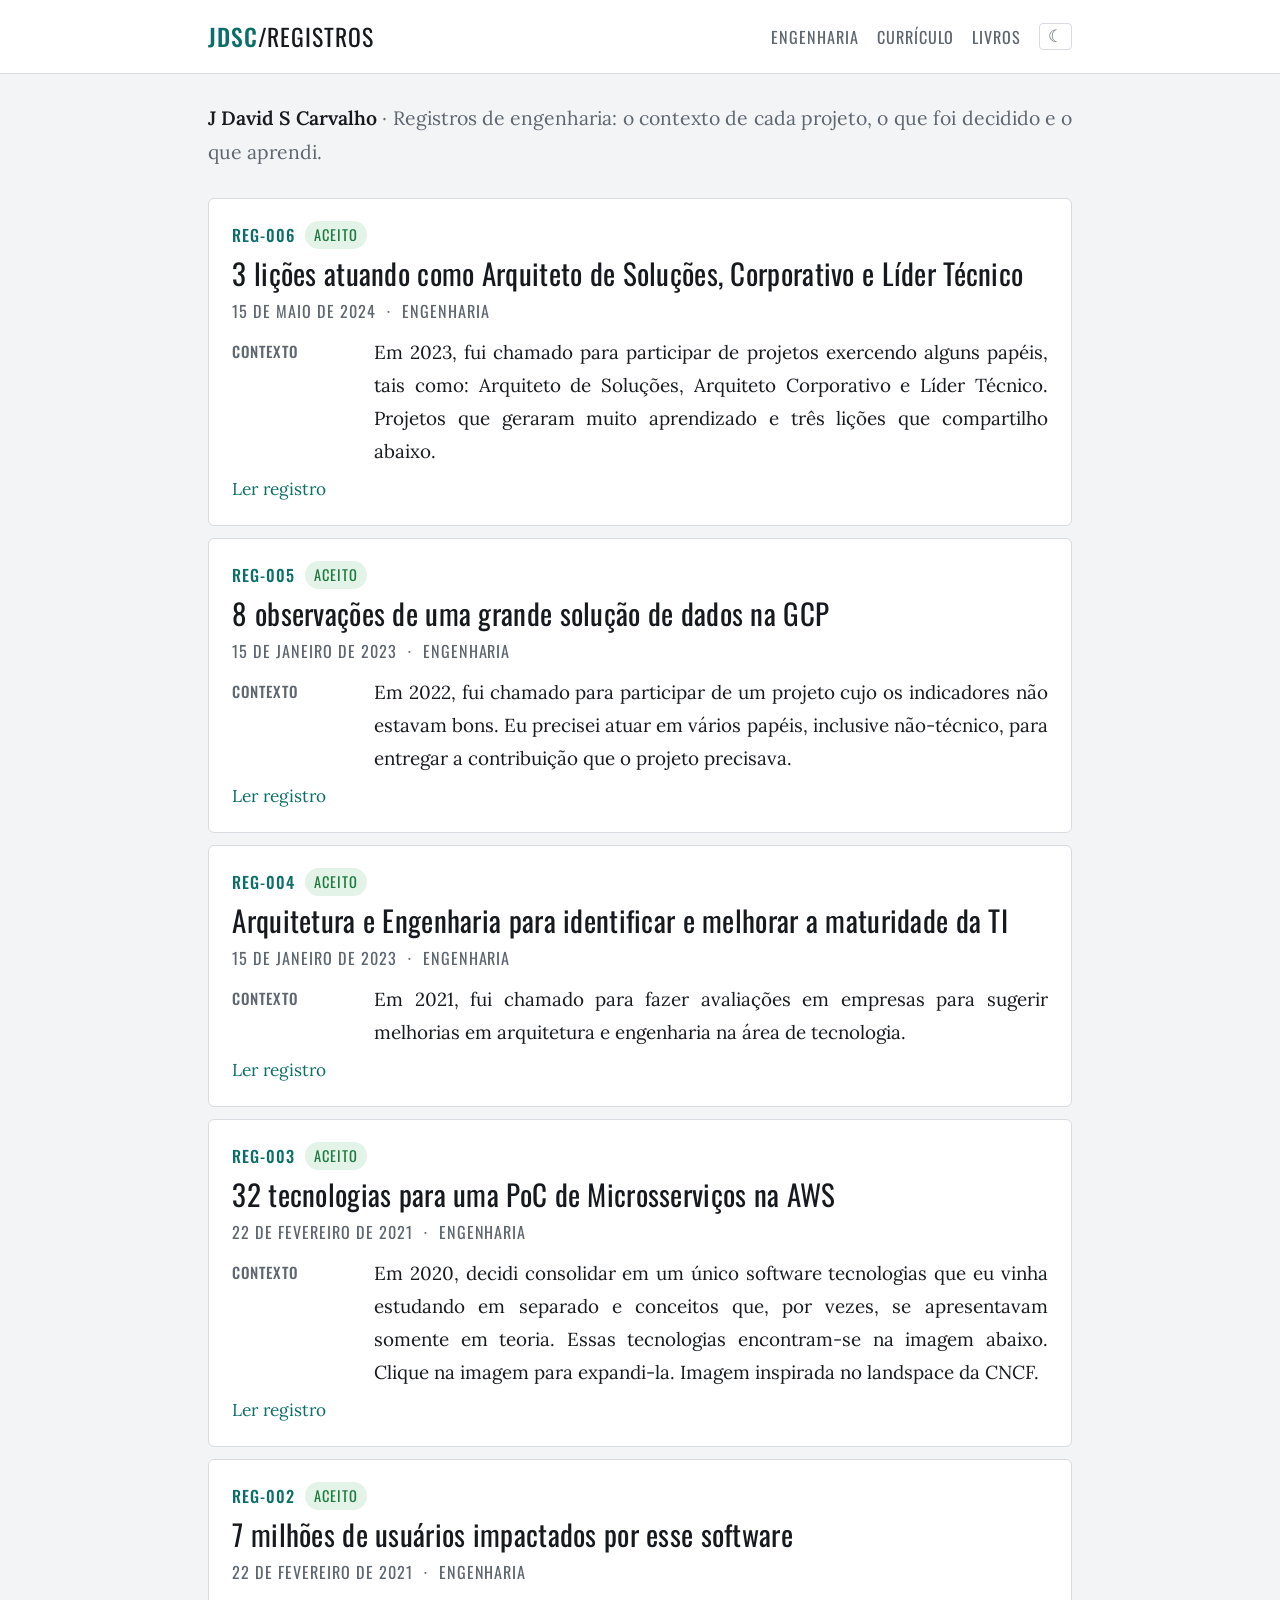
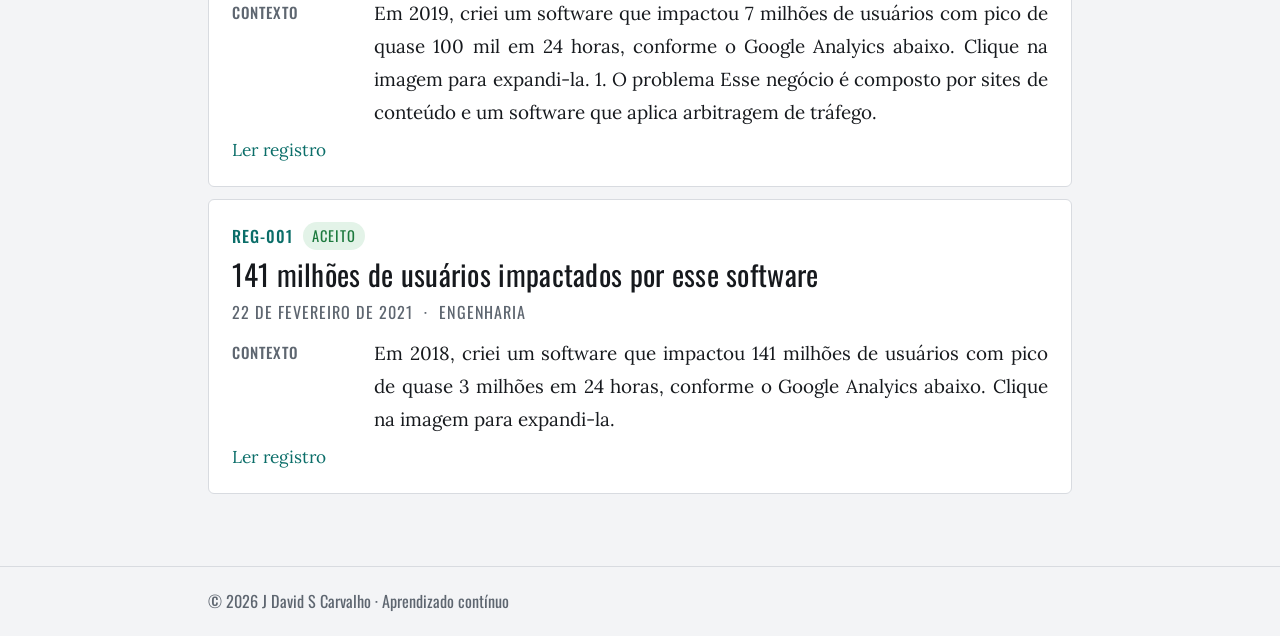
==== commit 3621e250: "Remove a categoria arquitetura; site passa a falar só de engenharia Todos os posts ficam na categori" ====
--- a/index.html
+++ b/index.html
@@ -8,14 +8,14 @@
 <link rel="preconnect" href="https://fonts.googleapis.com"><link rel="preconnect" href="https://fonts.gstatic.com" crossorigin>
 <link href="https://fonts.googleapis.com/css2?family=Lora:ital,wght@0,400;0,700;1,400&family=Oswald:wght@400;500&family=IBM+Plex+Mono:wght@400;500&display=swap" rel="stylesheet">
 <link rel="stylesheet" href="style.css">
-<meta name="description" content="Blog de J David S Carvalho sobre arquitetura de software e corporativa, nuvem (AWS e GCP), microsserviços e engenharia.">
+<meta name="description" content="Blog de J David S Carvalho sobre engenharia de software: nuvem (AWS e GCP), microsserviços, dados e liderança técnica.">
 <link rel="canonical" href="https://jdsc.me/">
 <link rel="icon" href="data:image/svg+xml,%3Csvg xmlns='http://www.w3.org/2000/svg' viewBox='0 0 64 64'%3E%3Crect width='64' height='64' rx='12' fill='%230d0c0a'/%3E%3Ctext x='32' y='47' font-family='Georgia,serif' font-size='42' font-weight='700' text-anchor='middle' fill='%23f0b04a'%3EJ%3C/text%3E%3C/svg%3E">
 <meta property="og:type" content="website">
 <meta property="og:site_name" content="J David S Carvalho">
 <meta property="og:locale" content="pt_BR">
 <meta property="og:title" content="J David S Carvalho">
-<meta property="og:description" content="Blog de J David S Carvalho sobre arquitetura de software e corporativa, nuvem (AWS e GCP), microsserviços e engenharia.">
+<meta property="og:description" content="Blog de J David S Carvalho sobre engenharia de software: nuvem (AWS e GCP), microsserviços, dados e liderança técnica.">
 <meta property="og:url" content="https://jdsc.me/">
 <meta property="og:image" content="https://jdsc.me/assets/og/index.png">
 <meta property="og:image:alt" content="J David S Carvalho">
@@ -27,17 +27,17 @@
 <body class="kind-home">
 <header class="site-header"><div class="col">
   <a class="brand" href="./"><b>jdsc</b>/registros</a>
-  <nav><a href="category/arquitetura/">arquitetura</a><a href="category/engenharia/">engenharia</a><a href="cv.pdf">Currículo</a><a href="42-livros/">Livros</a><button class="theme-toggle" id="theme-toggle" type="button" aria-label="Alternar modo claro/escuro" title="Alternar claro/escuro"><span aria-hidden="true">☾</span></button>
+  <nav><a href="category/engenharia/">engenharia</a><a href="cv.pdf">Currículo</a><a href="42-livros/">Livros</a><button class="theme-toggle" id="theme-toggle" type="button" aria-label="Alternar modo claro/escuro" title="Alternar claro/escuro"><span aria-hidden="true">☾</span></button>
 <script>(function(){var b=document.getElementById('theme-toggle'),r=document.documentElement;
 function cur(){var t=r.getAttribute('data-theme');if(t)return t;return window.matchMedia&&matchMedia('(prefers-color-scheme: dark)').matches?'dark':'light';}
 function paint(){b.firstChild.textContent=cur()==='dark'?'\u2600':'\u263E';}
 b.addEventListener('click',function(){var n=cur()==='dark'?'light':'dark';r.setAttribute('data-theme',n);try{localStorage.setItem('jdsc-theme',n);}catch(e){}paint();});
 paint();})();</script></nav>
 </div></header>
-<div class="col intro"><p><strong>J David S Carvalho</strong> · Registros de arquitetura e engenharia: o contexto de cada projeto, o que foi decidido e o que aprendi.</p></div>
+<div class="col intro"><p><strong>J David S Carvalho</strong> · Registros de engenharia: o contexto de cada projeto, o que foi decidido e o que aprendi.</p></div>
 <main class="col content">
   <nav class="toc" id="toc" hidden><p class="toc-title">Seções</p><ol></ol></nav>
-  <div class="entry-list"><article class="entry"><p class="record"><span class="record-id">REG-006</span> <span class="record-status">aceito</span></p><h2 class="entry-title"><a href="3-licoes/">3 lições atuando como Arquiteto de Soluções, Corporativo e Líder Técnico</a></h2><p class="meta"><time datetime="2024-05-15">15 de maio de 2024</time> <span class="sep">·</span> <span class="cats"><a href="category/arquitetura/">Arquitetura</a>, <a href="category/engenharia/">Engenharia</a></span></p><p class="excerpt">Em 2023, fui chamado para participar de projetos exercendo alguns papéis, tais como: Arquiteto de Soluções, Arquiteto Corporativo e Líder Técnico. Projetos que geraram muito aprendizado e três lições que compartilho abaixo.</p><p class="more"><a href="3-licoes/">Ler mais</a></p></article><article class="entry"><p class="record"><span class="record-id">REG-005</span> <span class="record-status">aceito</span></p><h2 class="entry-title"><a href="8-gcp/">8 observações de uma grande solução de dados na GCP</a></h2><p class="meta"><time datetime="2023-01-15">15 de janeiro de 2023</time> <span class="sep">·</span> <span class="cats"><a href="category/arquitetura/">Arquitetura</a></span></p><p class="excerpt">Em 2022, fui chamado para participar de um projeto cujo os indicadores não estavam bons. Eu precisei atuar em vários papéis, inclusive não-técnico, para entregar a contribuição que o projeto precisava.</p><p class="more"><a href="8-gcp/">Ler mais</a></p></article><article class="entry"><p class="record"><span class="record-id">REG-004</span> <span class="record-status">aceito</span></p><h2 class="entry-title"><a href="mat/">Arquitetura e Engenharia para identificar e melhorar a maturidade da TI</a></h2><p class="meta"><time datetime="2023-01-15">15 de janeiro de 2023</time> <span class="sep">·</span> <span class="cats"><a href="category/arquitetura/">Arquitetura</a>, <a href="category/engenharia/">Engenharia</a></span></p><p class="excerpt">Em 2021, fui chamado para fazer avaliações em empresas para sugerir melhorias em arquitetura e engenharia na área de tecnologia.</p><p class="more"><a href="mat/">Ler mais</a></p></article><article class="entry"><p class="record"><span class="record-id">REG-003</span> <span class="record-status">aceito</span></p><h2 class="entry-title"><a href="32-aws/">32 tecnologias para uma PoC de Microsserviços na AWS</a></h2><p class="meta"><time datetime="2021-02-22">22 de fevereiro de 2021</time> <span class="sep">·</span> <span class="cats"><a href="category/arquitetura/">Arquitetura</a></span></p><p class="excerpt">Em 2020, decidi consolidar em um único software tecnologias que eu vinha estudando em separado e conceitos que, por vezes, se apresentavam somente em teoria. Essas tecnologias encontram-se na imagem abaixo. Clique na imagem para expandi-la. Imagem inspirada no landspace da CNCF.</p><p class="more"><a href="32-aws/">Ler mais</a></p></article><article class="entry"><p class="record"><span class="record-id">REG-002</span> <span class="record-status">aceito</span></p><h2 class="entry-title"><a href="7m/">7 milhões de usuários impactados por esse software</a></h2><p class="meta"><time datetime="2021-02-22">22 de fevereiro de 2021</time> <span class="sep">·</span> <span class="cats"><a href="category/arquitetura/">Arquitetura</a></span></p><p class="excerpt">Em 2019, criei um software que impactou 7 milhões de usuários com pico de quase 100 mil em 24 horas, conforme o Google Analyics abaixo. Clique na imagem para expandi-la. 1. O problema Esse negócio é composto por sites de conteúdo e um software que aplica arbitragem de tráfego.</p><p class="more"><a href="7m/">Ler mais</a></p></article><article class="entry"><p class="record"><span class="record-id">REG-001</span> <span class="record-status">aceito</span></p><h2 class="entry-title"><a href="141m/">141 milhões de usuários impactados por esse software</a></h2><p class="meta"><time datetime="2021-02-22">22 de fevereiro de 2021</time> <span class="sep">·</span> <span class="cats"><a href="category/arquitetura/">Arquitetura</a></span></p><p class="excerpt">Em 2018, criei um software que impactou 141 milhões de usuários com pico de quase 3 milhões em 24 horas, conforme o Google Analyics abaixo. Clique na imagem para expandi-la.</p><p class="more"><a href="141m/">Ler mais</a></p></article></div>
+  <div class="entry-list"><article class="entry"><p class="record"><span class="record-id">REG-006</span> <span class="record-status">aceito</span></p><h2 class="entry-title"><a href="3-licoes/">3 lições atuando como Arquiteto de Soluções, Corporativo e Líder Técnico</a></h2><p class="meta"><time datetime="2024-05-15">15 de maio de 2024</time> <span class="sep">·</span> <span class="cats"><a href="category/engenharia/">Engenharia</a></span></p><p class="excerpt">Em 2023, fui chamado para participar de projetos exercendo alguns papéis, tais como: Arquiteto de Soluções, Arquiteto Corporativo e Líder Técnico. Projetos que geraram muito aprendizado e três lições que compartilho abaixo.</p><p class="more"><a href="3-licoes/">Ler mais</a></p></article><article class="entry"><p class="record"><span class="record-id">REG-005</span> <span class="record-status">aceito</span></p><h2 class="entry-title"><a href="8-gcp/">8 observações de uma grande solução de dados na GCP</a></h2><p class="meta"><time datetime="2023-01-15">15 de janeiro de 2023</time> <span class="sep">·</span> <span class="cats"><a href="category/engenharia/">Engenharia</a></span></p><p class="excerpt">Em 2022, fui chamado para participar de um projeto cujo os indicadores não estavam bons. Eu precisei atuar em vários papéis, inclusive não-técnico, para entregar a contribuição que o projeto precisava.</p><p class="more"><a href="8-gcp/">Ler mais</a></p></article><article class="entry"><p class="record"><span class="record-id">REG-004</span> <span class="record-status">aceito</span></p><h2 class="entry-title"><a href="mat/">Arquitetura e Engenharia para identificar e melhorar a maturidade da TI</a></h2><p class="meta"><time datetime="2023-01-15">15 de janeiro de 2023</time> <span class="sep">·</span> <span class="cats"><a href="category/engenharia/">Engenharia</a></span></p><p class="excerpt">Em 2021, fui chamado para fazer avaliações em empresas para sugerir melhorias em arquitetura e engenharia na área de tecnologia.</p><p class="more"><a href="mat/">Ler mais</a></p></article><article class="entry"><p class="record"><span class="record-id">REG-003</span> <span class="record-status">aceito</span></p><h2 class="entry-title"><a href="32-aws/">32 tecnologias para uma PoC de Microsserviços na AWS</a></h2><p class="meta"><time datetime="2021-02-22">22 de fevereiro de 2021</time> <span class="sep">·</span> <span class="cats"><a href="category/engenharia/">Engenharia</a></span></p><p class="excerpt">Em 2020, decidi consolidar em um único software tecnologias que eu vinha estudando em separado e conceitos que, por vezes, se apresentavam somente em teoria. Essas tecnologias encontram-se na imagem abaixo. Clique na imagem para expandi-la. Imagem inspirada no landspace da CNCF.</p><p class="more"><a href="32-aws/">Ler mais</a></p></article><article class="entry"><p class="record"><span class="record-id">REG-002</span> <span class="record-status">aceito</span></p><h2 class="entry-title"><a href="7m/">7 milhões de usuários impactados por esse software</a></h2><p class="meta"><time datetime="2021-02-22">22 de fevereiro de 2021</time> <span class="sep">·</span> <span class="cats"><a href="category/engenharia/">Engenharia</a></span></p><p class="excerpt">Em 2019, criei um software que impactou 7 milhões de usuários com pico de quase 100 mil em 24 horas, conforme o Google Analyics abaixo. Clique na imagem para expandi-la. 1. O problema Esse negócio é composto por sites de conteúdo e um software que aplica arbitragem de tráfego.</p><p class="more"><a href="7m/">Ler mais</a></p></article><article class="entry"><p class="record"><span class="record-id">REG-001</span> <span class="record-status">aceito</span></p><h2 class="entry-title"><a href="141m/">141 milhões de usuários impactados por esse software</a></h2><p class="meta"><time datetime="2021-02-22">22 de fevereiro de 2021</time> <span class="sep">·</span> <span class="cats"><a href="category/engenharia/">Engenharia</a></span></p><p class="excerpt">Em 2018, criei um software que impactou 141 milhões de usuários com pico de quase 3 milhões em 24 horas, conforme o Google Analyics abaixo. Clique na imagem para expandi-la.</p><p class="more"><a href="141m/">Ler mais</a></p></article></div>
 </main>
 <footer class="site-footer"><div class="col"><p>© 2026 J David S Carvalho · Aprendizado contínuo</p></div></footer>
 <script>(function(){var hs=document.querySelectorAll('.entry-content h2[id]'),t=document.getElementById('toc');if(hs.length<2)return;
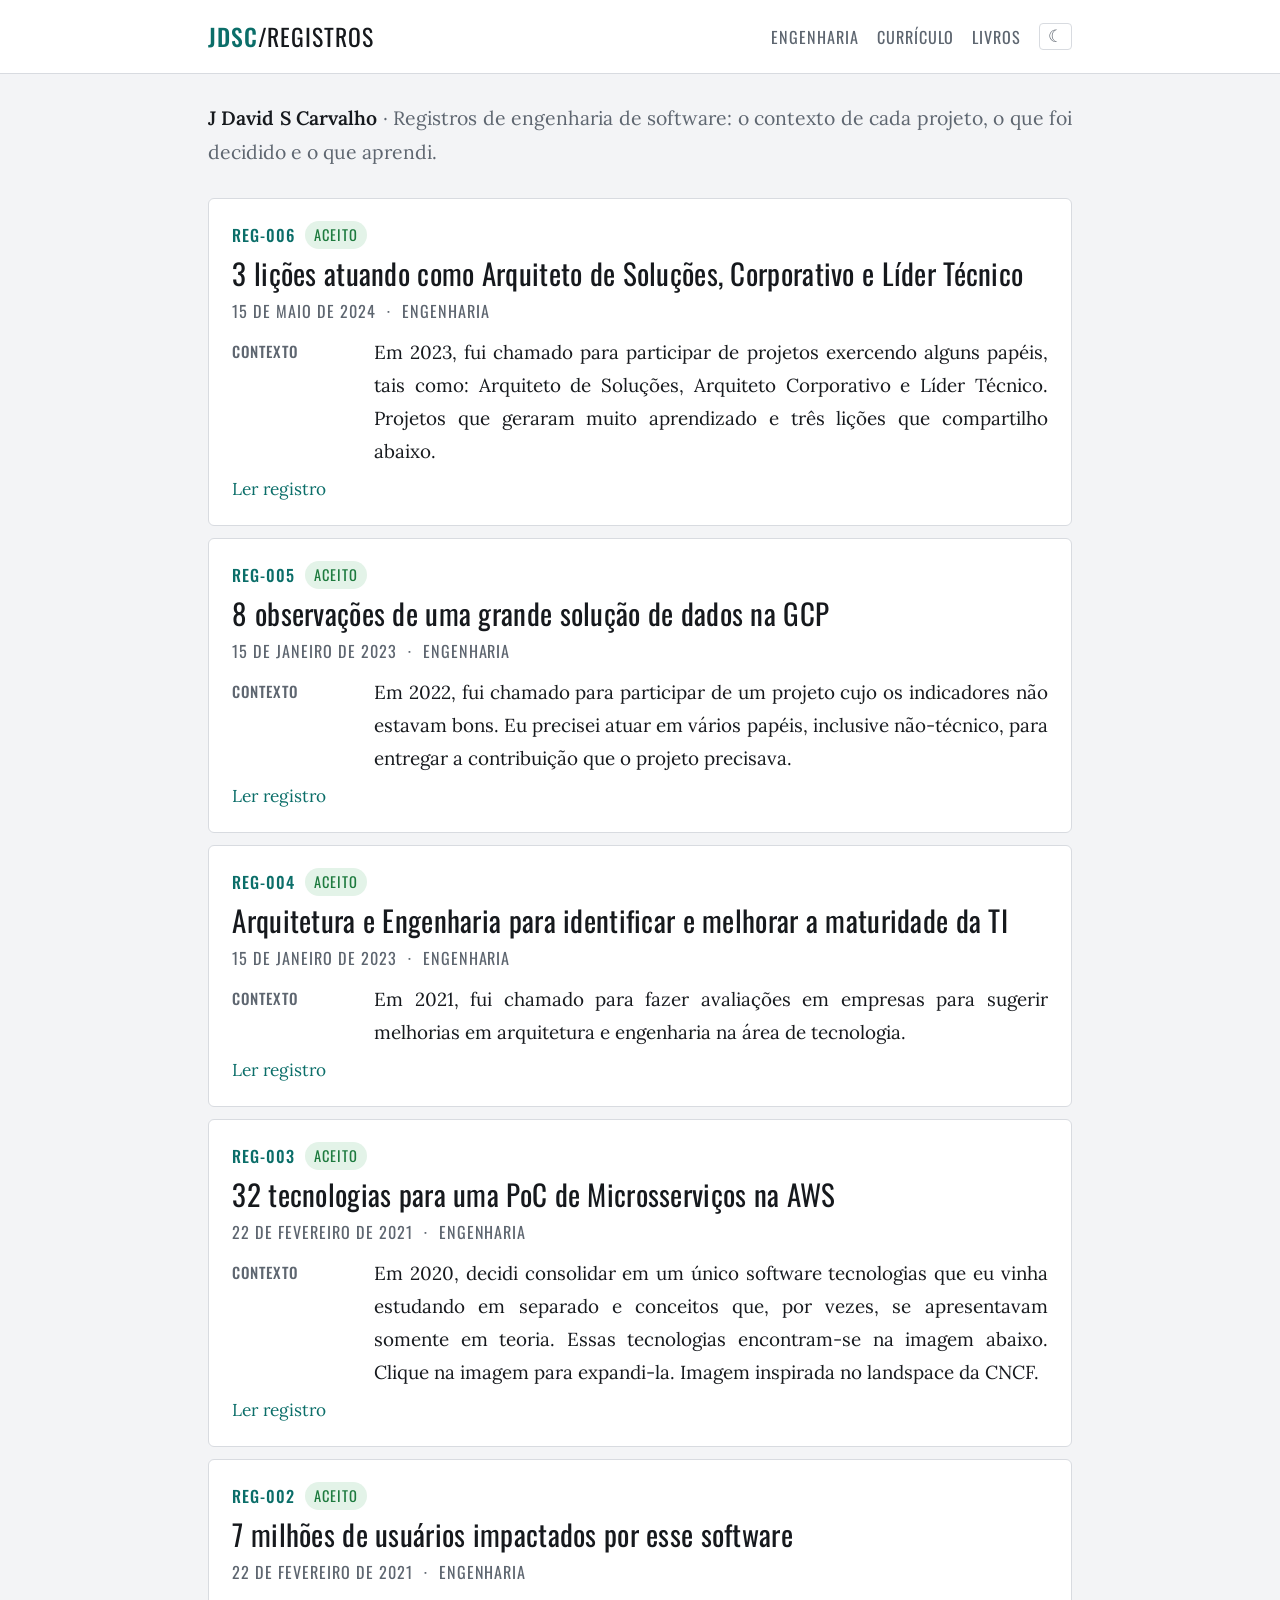
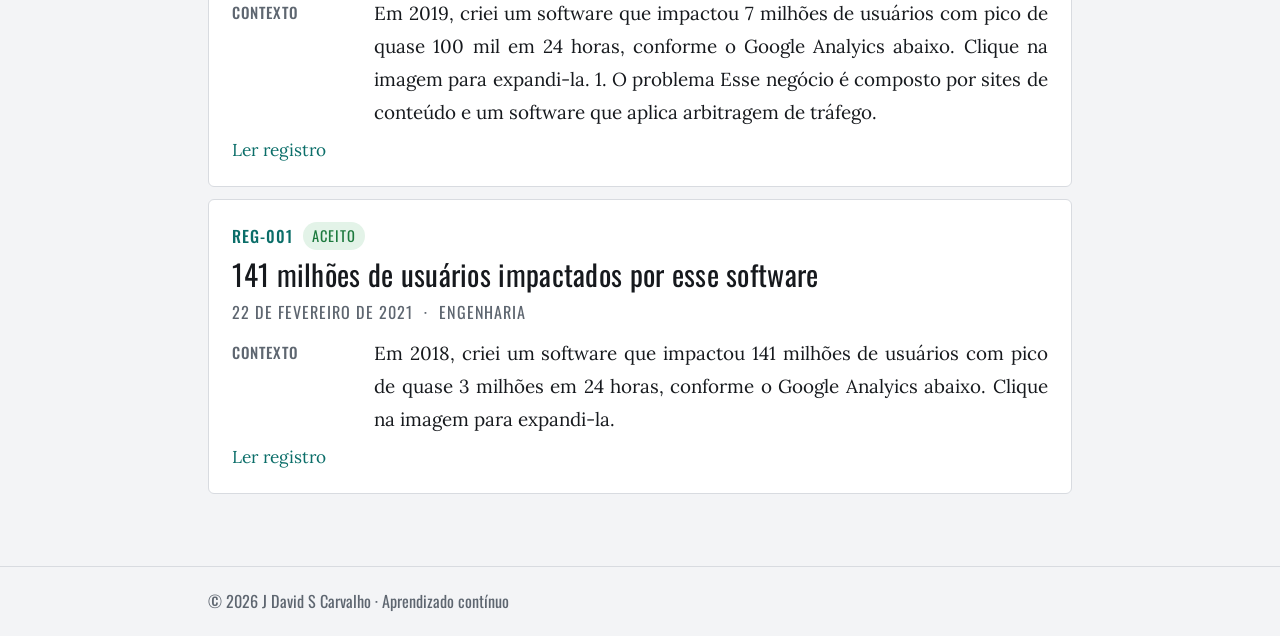
==== commit 66053ebd: "Apresentação da home: Registros de engenharia de software Co-Authored-By: Claude Opus 5.5 <noreply@a" ====
--- a/index.html
+++ b/index.html
@@ -34,7 +34,7 @@
 b.addEventListener('click',function(){var n=cur()==='dark'?'light':'dark';r.setAttribute('data-theme',n);try{localStorage.setItem('jdsc-theme',n);}catch(e){}paint();});
 paint();})();</script></nav>
 </div></header>
-<div class="col intro"><p><strong>J David S Carvalho</strong> · Registros de engenharia: o contexto de cada projeto, o que foi decidido e o que aprendi.</p></div>
+<div class="col intro"><p><strong>J David S Carvalho</strong> · Registros de engenharia de software: o contexto de cada projeto, o que foi decidido e o que aprendi.</p></div>
 <main class="col content">
   <nav class="toc" id="toc" hidden><p class="toc-title">Seções</p><ol></ol></nav>
   <div class="entry-list"><article class="entry"><p class="record"><span class="record-id">REG-006</span> <span class="record-status">aceito</span></p><h2 class="entry-title"><a href="3-licoes/">3 lições atuando como Arquiteto de Soluções, Corporativo e Líder Técnico</a></h2><p class="meta"><time datetime="2024-05-15">15 de maio de 2024</time> <span class="sep">·</span> <span class="cats"><a href="category/engenharia/">Engenharia</a></span></p><p class="excerpt">Em 2023, fui chamado para participar de projetos exercendo alguns papéis, tais como: Arquiteto de Soluções, Arquiteto Corporativo e Líder Técnico. Projetos que geraram muito aprendizado e três lições que compartilho abaixo.</p><p class="more"><a href="3-licoes/">Ler mais</a></p></article><article class="entry"><p class="record"><span class="record-id">REG-005</span> <span class="record-status">aceito</span></p><h2 class="entry-title"><a href="8-gcp/">8 observações de uma grande solução de dados na GCP</a></h2><p class="meta"><time datetime="2023-01-15">15 de janeiro de 2023</time> <span class="sep">·</span> <span class="cats"><a href="category/engenharia/">Engenharia</a></span></p><p class="excerpt">Em 2022, fui chamado para participar de um projeto cujo os indicadores não estavam bons. Eu precisei atuar em vários papéis, inclusive não-técnico, para entregar a contribuição que o projeto precisava.</p><p class="more"><a href="8-gcp/">Ler mais</a></p></article><article class="entry"><p class="record"><span class="record-id">REG-004</span> <span class="record-status">aceito</span></p><h2 class="entry-title"><a href="mat/">Arquitetura e Engenharia para identificar e melhorar a maturidade da TI</a></h2><p class="meta"><time datetime="2023-01-15">15 de janeiro de 2023</time> <span class="sep">·</span> <span class="cats"><a href="category/engenharia/">Engenharia</a></span></p><p class="excerpt">Em 2021, fui chamado para fazer avaliações em empresas para sugerir melhorias em arquitetura e engenharia na área de tecnologia.</p><p class="more"><a href="mat/">Ler mais</a></p></article><article class="entry"><p class="record"><span class="record-id">REG-003</span> <span class="record-status">aceito</span></p><h2 class="entry-title"><a href="32-aws/">32 tecnologias para uma PoC de Microsserviços na AWS</a></h2><p class="meta"><time datetime="2021-02-22">22 de fevereiro de 2021</time> <span class="sep">·</span> <span class="cats"><a href="category/engenharia/">Engenharia</a></span></p><p class="excerpt">Em 2020, decidi consolidar em um único software tecnologias que eu vinha estudando em separado e conceitos que, por vezes, se apresentavam somente em teoria. Essas tecnologias encontram-se na imagem abaixo. Clique na imagem para expandi-la. Imagem inspirada no landspace da CNCF.</p><p class="more"><a href="32-aws/">Ler mais</a></p></article><article class="entry"><p class="record"><span class="record-id">REG-002</span> <span class="record-status">aceito</span></p><h2 class="entry-title"><a href="7m/">7 milhões de usuários impactados por esse software</a></h2><p class="meta"><time datetime="2021-02-22">22 de fevereiro de 2021</time> <span class="sep">·</span> <span class="cats"><a href="category/engenharia/">Engenharia</a></span></p><p class="excerpt">Em 2019, criei um software que impactou 7 milhões de usuários com pico de quase 100 mil em 24 horas, conforme o Google Analyics abaixo. Clique na imagem para expandi-la. 1. O problema Esse negócio é composto por sites de conteúdo e um software que aplica arbitragem de tráfego.</p><p class="more"><a href="7m/">Ler mais</a></p></article><article class="entry"><p class="record"><span class="record-id">REG-001</span> <span class="record-status">aceito</span></p><h2 class="entry-title"><a href="141m/">141 milhões de usuários impactados por esse software</a></h2><p class="meta"><time datetime="2021-02-22">22 de fevereiro de 2021</time> <span class="sep">·</span> <span class="cats"><a href="category/engenharia/">Engenharia</a></span></p><p class="excerpt">Em 2018, criei um software que impactou 141 milhões de usuários com pico de quase 3 milhões em 24 horas, conforme o Google Analyics abaixo. Clique na imagem para expandi-la.</p><p class="more"><a href="141m/">Ler mais</a></p></article></div>
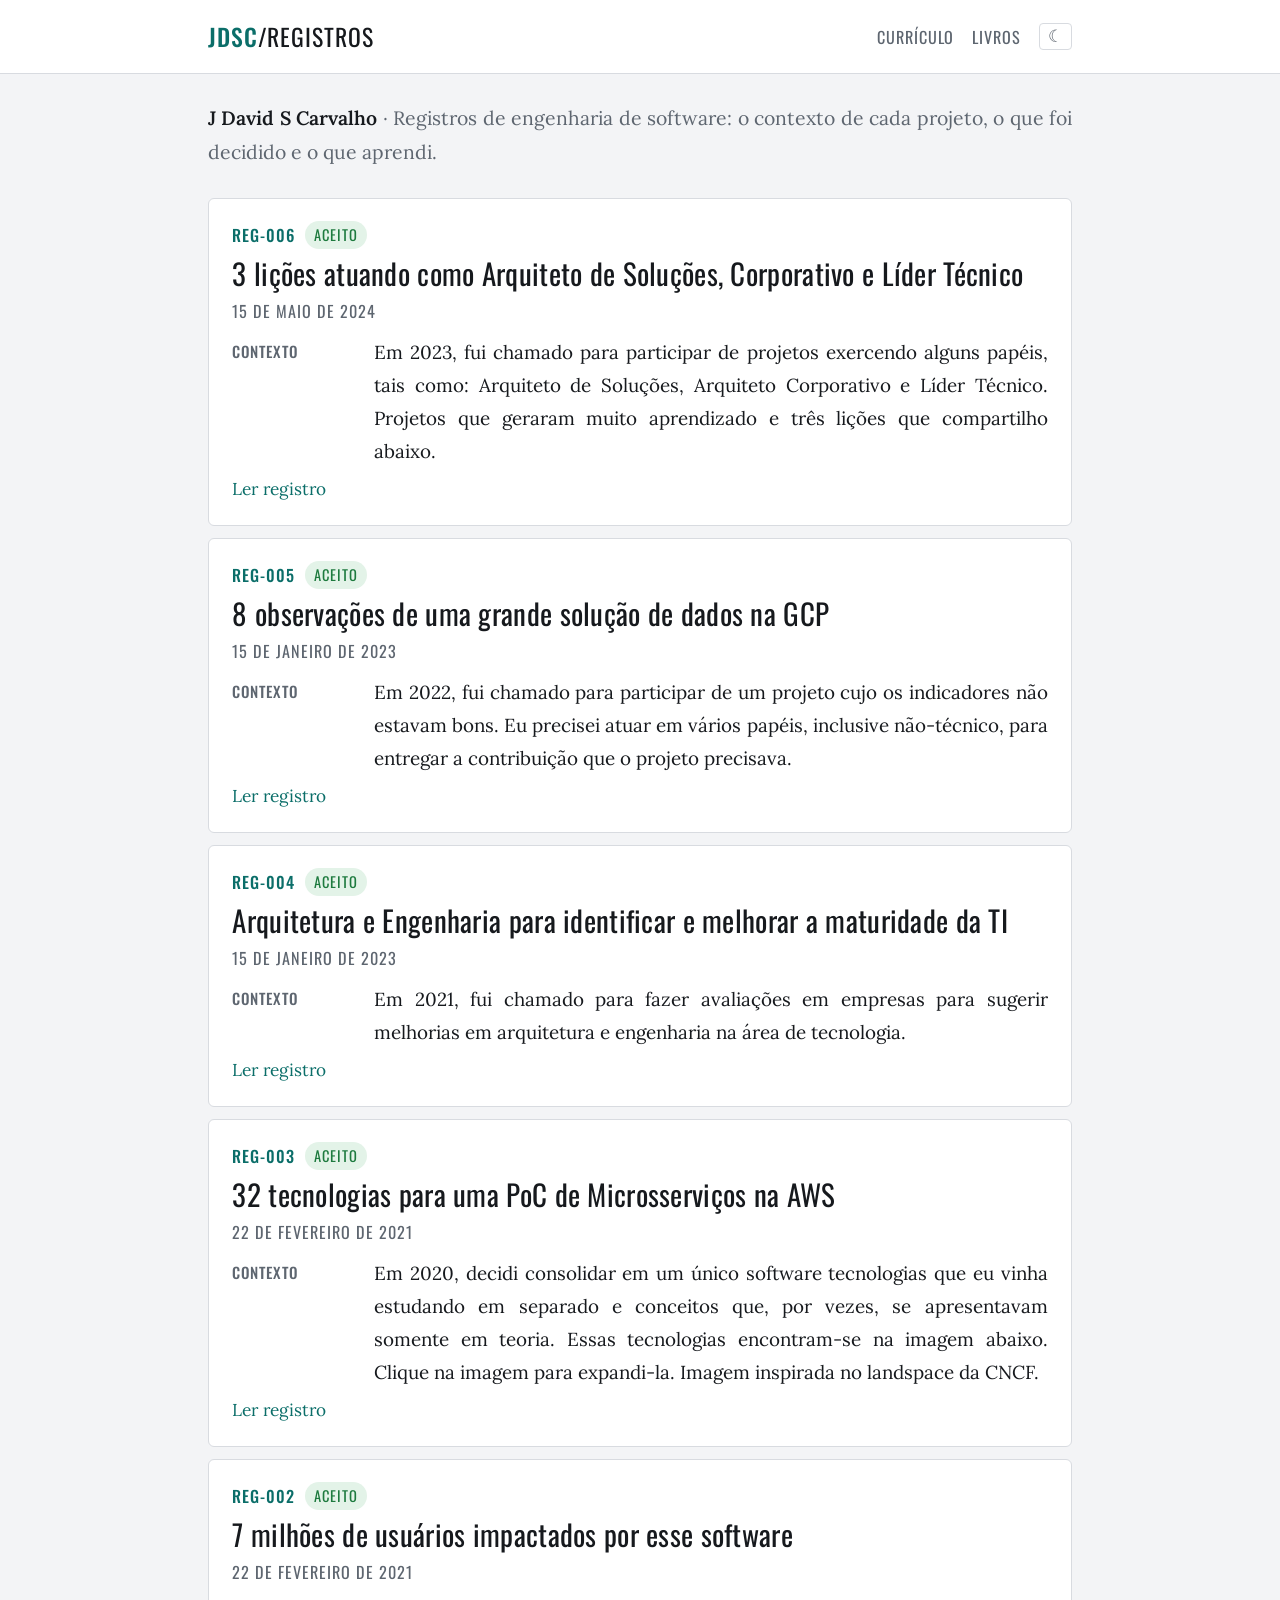
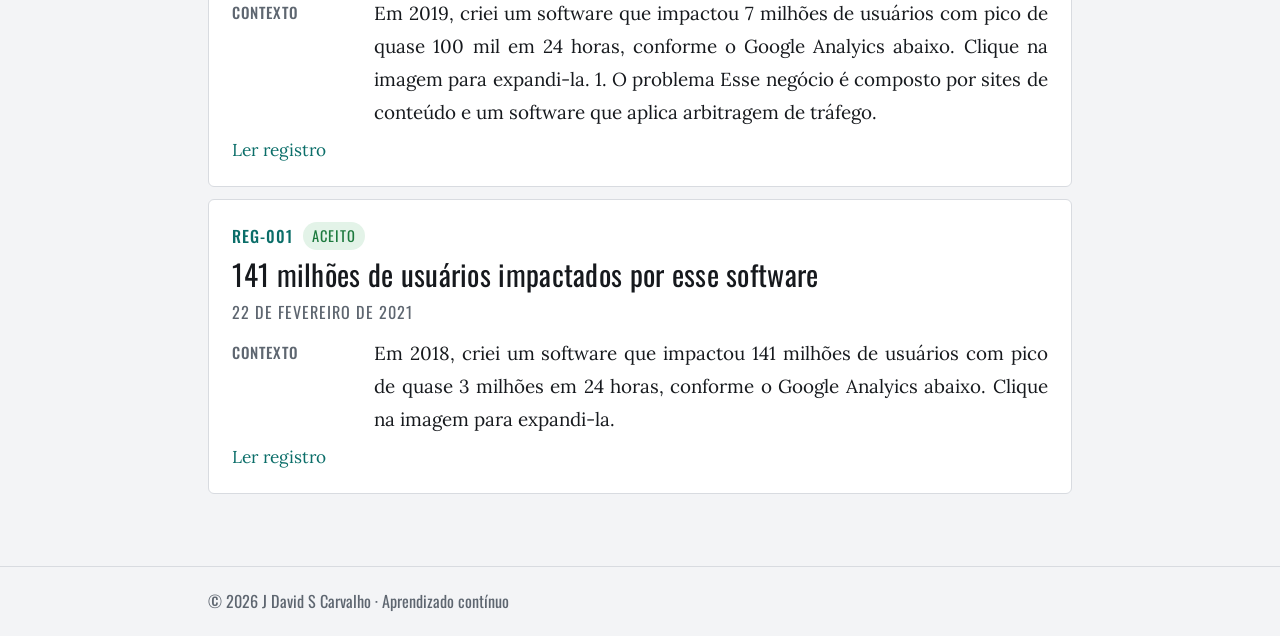
==== commit e5f0620c: "Remove o conceito de categoria do site Sem páginas de categoria nem links para elas; os posts mostra" ====
--- a/index.html
+++ b/index.html
@@ -27,7 +27,7 @@
 <body class="kind-home">
 <header class="site-header"><div class="col">
   <a class="brand" href="./"><b>jdsc</b>/registros</a>
-  <nav><a href="category/engenharia/">engenharia</a><a href="cv.pdf">Currículo</a><a href="42-livros/">Livros</a><button class="theme-toggle" id="theme-toggle" type="button" aria-label="Alternar modo claro/escuro" title="Alternar claro/escuro"><span aria-hidden="true">☾</span></button>
+  <nav><a href="cv.pdf">Currículo</a><a href="42-livros/">Livros</a><button class="theme-toggle" id="theme-toggle" type="button" aria-label="Alternar modo claro/escuro" title="Alternar claro/escuro"><span aria-hidden="true">☾</span></button>
 <script>(function(){var b=document.getElementById('theme-toggle'),r=document.documentElement;
 function cur(){var t=r.getAttribute('data-theme');if(t)return t;return window.matchMedia&&matchMedia('(prefers-color-scheme: dark)').matches?'dark':'light';}
 function paint(){b.firstChild.textContent=cur()==='dark'?'\u2600':'\u263E';}
@@ -37,7 +37,7 @@
 <div class="col intro"><p><strong>J David S Carvalho</strong> · Registros de engenharia de software: o contexto de cada projeto, o que foi decidido e o que aprendi.</p></div>
 <main class="col content">
   <nav class="toc" id="toc" hidden><p class="toc-title">Seções</p><ol></ol></nav>
-  <div class="entry-list"><article class="entry"><p class="record"><span class="record-id">REG-006</span> <span class="record-status">aceito</span></p><h2 class="entry-title"><a href="3-licoes/">3 lições atuando como Arquiteto de Soluções, Corporativo e Líder Técnico</a></h2><p class="meta"><time datetime="2024-05-15">15 de maio de 2024</time> <span class="sep">·</span> <span class="cats"><a href="category/engenharia/">Engenharia</a></span></p><p class="excerpt">Em 2023, fui chamado para participar de projetos exercendo alguns papéis, tais como: Arquiteto de Soluções, Arquiteto Corporativo e Líder Técnico. Projetos que geraram muito aprendizado e três lições que compartilho abaixo.</p><p class="more"><a href="3-licoes/">Ler mais</a></p></article><article class="entry"><p class="record"><span class="record-id">REG-005</span> <span class="record-status">aceito</span></p><h2 class="entry-title"><a href="8-gcp/">8 observações de uma grande solução de dados na GCP</a></h2><p class="meta"><time datetime="2023-01-15">15 de janeiro de 2023</time> <span class="sep">·</span> <span class="cats"><a href="category/engenharia/">Engenharia</a></span></p><p class="excerpt">Em 2022, fui chamado para participar de um projeto cujo os indicadores não estavam bons. Eu precisei atuar em vários papéis, inclusive não-técnico, para entregar a contribuição que o projeto precisava.</p><p class="more"><a href="8-gcp/">Ler mais</a></p></article><article class="entry"><p class="record"><span class="record-id">REG-004</span> <span class="record-status">aceito</span></p><h2 class="entry-title"><a href="mat/">Arquitetura e Engenharia para identificar e melhorar a maturidade da TI</a></h2><p class="meta"><time datetime="2023-01-15">15 de janeiro de 2023</time> <span class="sep">·</span> <span class="cats"><a href="category/engenharia/">Engenharia</a></span></p><p class="excerpt">Em 2021, fui chamado para fazer avaliações em empresas para sugerir melhorias em arquitetura e engenharia na área de tecnologia.</p><p class="more"><a href="mat/">Ler mais</a></p></article><article class="entry"><p class="record"><span class="record-id">REG-003</span> <span class="record-status">aceito</span></p><h2 class="entry-title"><a href="32-aws/">32 tecnologias para uma PoC de Microsserviços na AWS</a></h2><p class="meta"><time datetime="2021-02-22">22 de fevereiro de 2021</time> <span class="sep">·</span> <span class="cats"><a href="category/engenharia/">Engenharia</a></span></p><p class="excerpt">Em 2020, decidi consolidar em um único software tecnologias que eu vinha estudando em separado e conceitos que, por vezes, se apresentavam somente em teoria. Essas tecnologias encontram-se na imagem abaixo. Clique na imagem para expandi-la. Imagem inspirada no landspace da CNCF.</p><p class="more"><a href="32-aws/">Ler mais</a></p></article><article class="entry"><p class="record"><span class="record-id">REG-002</span> <span class="record-status">aceito</span></p><h2 class="entry-title"><a href="7m/">7 milhões de usuários impactados por esse software</a></h2><p class="meta"><time datetime="2021-02-22">22 de fevereiro de 2021</time> <span class="sep">·</span> <span class="cats"><a href="category/engenharia/">Engenharia</a></span></p><p class="excerpt">Em 2019, criei um software que impactou 7 milhões de usuários com pico de quase 100 mil em 24 horas, conforme o Google Analyics abaixo. Clique na imagem para expandi-la. 1. O problema Esse negócio é composto por sites de conteúdo e um software que aplica arbitragem de tráfego.</p><p class="more"><a href="7m/">Ler mais</a></p></article><article class="entry"><p class="record"><span class="record-id">REG-001</span> <span class="record-status">aceito</span></p><h2 class="entry-title"><a href="141m/">141 milhões de usuários impactados por esse software</a></h2><p class="meta"><time datetime="2021-02-22">22 de fevereiro de 2021</time> <span class="sep">·</span> <span class="cats"><a href="category/engenharia/">Engenharia</a></span></p><p class="excerpt">Em 2018, criei um software que impactou 141 milhões de usuários com pico de quase 3 milhões em 24 horas, conforme o Google Analyics abaixo. Clique na imagem para expandi-la.</p><p class="more"><a href="141m/">Ler mais</a></p></article></div>
+  <div class="entry-list"><article class="entry"><p class="record"><span class="record-id">REG-006</span> <span class="record-status">aceito</span></p><h2 class="entry-title"><a href="3-licoes/">3 lições atuando como Arquiteto de Soluções, Corporativo e Líder Técnico</a></h2><p class="meta"><time datetime="2024-05-15">15 de maio de 2024</time></p><p class="excerpt">Em 2023, fui chamado para participar de projetos exercendo alguns papéis, tais como: Arquiteto de Soluções, Arquiteto Corporativo e Líder Técnico. Projetos que geraram muito aprendizado e três lições que compartilho abaixo.</p><p class="more"><a href="3-licoes/">Ler mais</a></p></article><article class="entry"><p class="record"><span class="record-id">REG-005</span> <span class="record-status">aceito</span></p><h2 class="entry-title"><a href="8-gcp/">8 observações de uma grande solução de dados na GCP</a></h2><p class="meta"><time datetime="2023-01-15">15 de janeiro de 2023</time></p><p class="excerpt">Em 2022, fui chamado para participar de um projeto cujo os indicadores não estavam bons. Eu precisei atuar em vários papéis, inclusive não-técnico, para entregar a contribuição que o projeto precisava.</p><p class="more"><a href="8-gcp/">Ler mais</a></p></article><article class="entry"><p class="record"><span class="record-id">REG-004</span> <span class="record-status">aceito</span></p><h2 class="entry-title"><a href="mat/">Arquitetura e Engenharia para identificar e melhorar a maturidade da TI</a></h2><p class="meta"><time datetime="2023-01-15">15 de janeiro de 2023</time></p><p class="excerpt">Em 2021, fui chamado para fazer avaliações em empresas para sugerir melhorias em arquitetura e engenharia na área de tecnologia.</p><p class="more"><a href="mat/">Ler mais</a></p></article><article class="entry"><p class="record"><span class="record-id">REG-003</span> <span class="record-status">aceito</span></p><h2 class="entry-title"><a href="32-aws/">32 tecnologias para uma PoC de Microsserviços na AWS</a></h2><p class="meta"><time datetime="2021-02-22">22 de fevereiro de 2021</time></p><p class="excerpt">Em 2020, decidi consolidar em um único software tecnologias que eu vinha estudando em separado e conceitos que, por vezes, se apresentavam somente em teoria. Essas tecnologias encontram-se na imagem abaixo. Clique na imagem para expandi-la. Imagem inspirada no landspace da CNCF.</p><p class="more"><a href="32-aws/">Ler mais</a></p></article><article class="entry"><p class="record"><span class="record-id">REG-002</span> <span class="record-status">aceito</span></p><h2 class="entry-title"><a href="7m/">7 milhões de usuários impactados por esse software</a></h2><p class="meta"><time datetime="2021-02-22">22 de fevereiro de 2021</time></p><p class="excerpt">Em 2019, criei um software que impactou 7 milhões de usuários com pico de quase 100 mil em 24 horas, conforme o Google Analyics abaixo. Clique na imagem para expandi-la. 1. O problema Esse negócio é composto por sites de conteúdo e um software que aplica arbitragem de tráfego.</p><p class="more"><a href="7m/">Ler mais</a></p></article><article class="entry"><p class="record"><span class="record-id">REG-001</span> <span class="record-status">aceito</span></p><h2 class="entry-title"><a href="141m/">141 milhões de usuários impactados por esse software</a></h2><p class="meta"><time datetime="2021-02-22">22 de fevereiro de 2021</time></p><p class="excerpt">Em 2018, criei um software que impactou 141 milhões de usuários com pico de quase 3 milhões em 24 horas, conforme o Google Analyics abaixo. Clique na imagem para expandi-la.</p><p class="more"><a href="141m/">Ler mais</a></p></article></div>
 </main>
 <footer class="site-footer"><div class="col"><p>© 2026 J David S Carvalho · Aprendizado contínuo</p></div></footer>
 <script>(function(){var hs=document.querySelectorAll('.entry-content h2[id]'),t=document.getElementById('toc');if(hs.length<2)return;
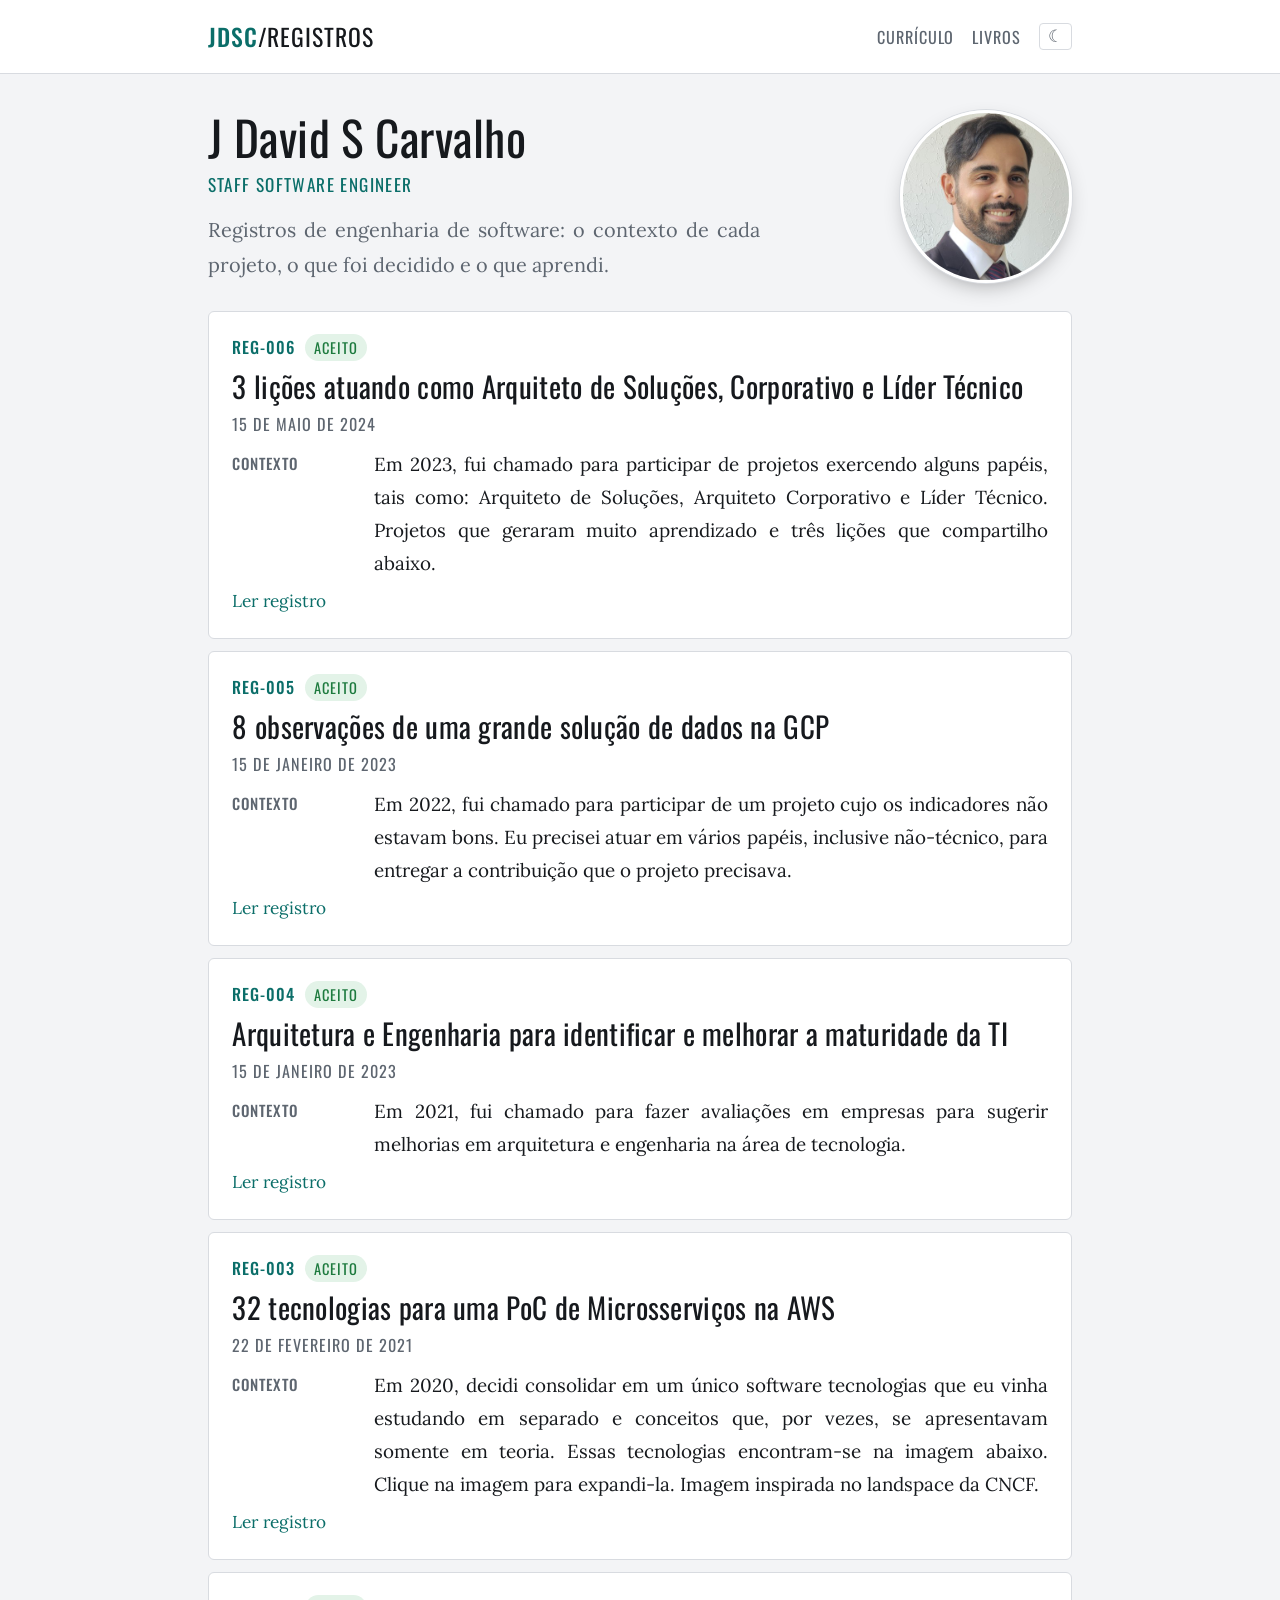
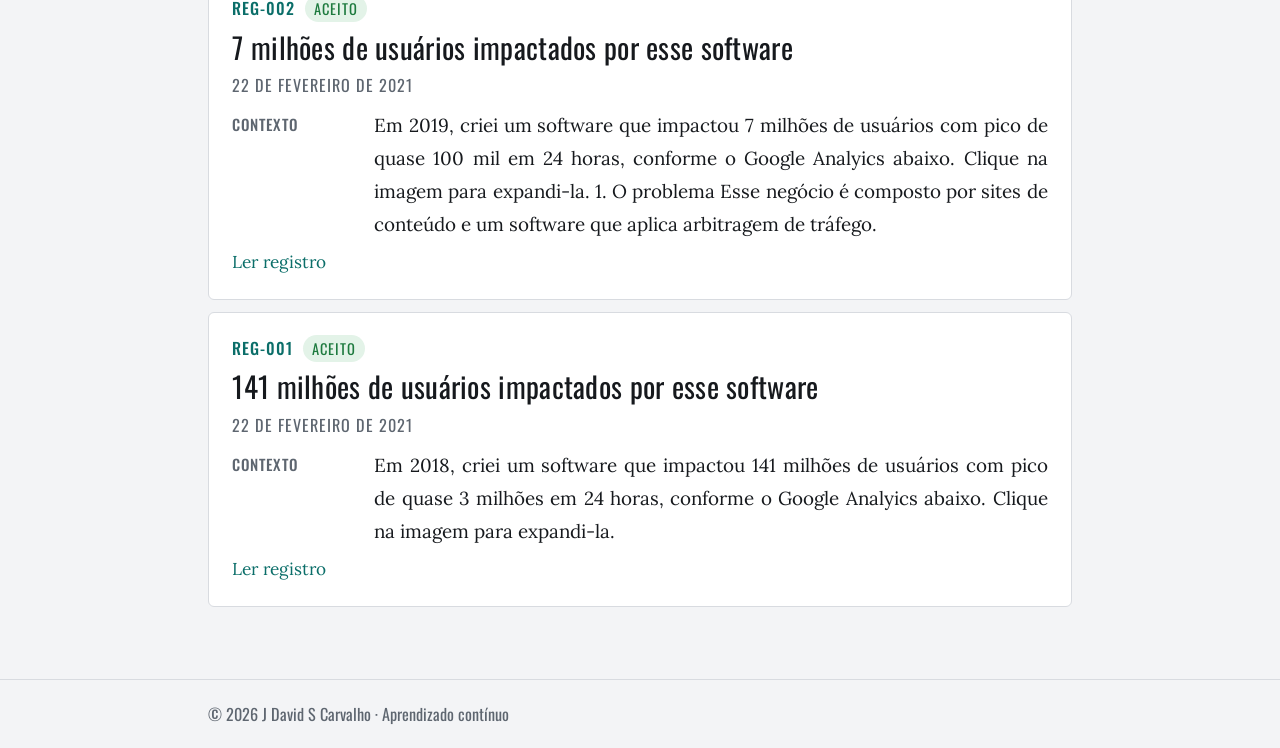
==== commit 2ede6bc6: "Home: apresentação com foto, nome e Staff Software Engineer Foto à direita do texto (circular, 160px" ====
--- a/index.html
+++ b/index.html
@@ -34,7 +34,14 @@
 b.addEventListener('click',function(){var n=cur()==='dark'?'light':'dark';r.setAttribute('data-theme',n);try{localStorage.setItem('jdsc-theme',n);}catch(e){}paint();});
 paint();})();</script></nav>
 </div></header>
-<div class="col intro"><p><strong>J David S Carvalho</strong> · Registros de engenharia de software: o contexto de cada projeto, o que foi decidido e o que aprendi.</p></div>
+<section class="col intro">
+  <div class="intro-text">
+    <h1 class="intro-name">J David S Carvalho</h1>
+    <p class="intro-role">Staff Software Engineer</p>
+    <p class="intro-lede">Registros de engenharia de software: o contexto de cada projeto, o que foi decidido e o que aprendi.</p>
+  </div>
+  <img class="intro-photo" src="assets/eu.jpg" alt="Foto de J David S Carvalho" width="400" height="400">
+</section>
 <main class="col content">
   <nav class="toc" id="toc" hidden><p class="toc-title">Seções</p><ol></ol></nav>
   <div class="entry-list"><article class="entry"><p class="record"><span class="record-id">REG-006</span> <span class="record-status">aceito</span></p><h2 class="entry-title"><a href="3-licoes/">3 lições atuando como Arquiteto de Soluções, Corporativo e Líder Técnico</a></h2><p class="meta"><time datetime="2024-05-15">15 de maio de 2024</time></p><p class="excerpt">Em 2023, fui chamado para participar de projetos exercendo alguns papéis, tais como: Arquiteto de Soluções, Arquiteto Corporativo e Líder Técnico. Projetos que geraram muito aprendizado e três lições que compartilho abaixo.</p><p class="more"><a href="3-licoes/">Ler mais</a></p></article><article class="entry"><p class="record"><span class="record-id">REG-005</span> <span class="record-status">aceito</span></p><h2 class="entry-title"><a href="8-gcp/">8 observações de uma grande solução de dados na GCP</a></h2><p class="meta"><time datetime="2023-01-15">15 de janeiro de 2023</time></p><p class="excerpt">Em 2022, fui chamado para participar de um projeto cujo os indicadores não estavam bons. Eu precisei atuar em vários papéis, inclusive não-técnico, para entregar a contribuição que o projeto precisava.</p><p class="more"><a href="8-gcp/">Ler mais</a></p></article><article class="entry"><p class="record"><span class="record-id">REG-004</span> <span class="record-status">aceito</span></p><h2 class="entry-title"><a href="mat/">Arquitetura e Engenharia para identificar e melhorar a maturidade da TI</a></h2><p class="meta"><time datetime="2023-01-15">15 de janeiro de 2023</time></p><p class="excerpt">Em 2021, fui chamado para fazer avaliações em empresas para sugerir melhorias em arquitetura e engenharia na área de tecnologia.</p><p class="more"><a href="mat/">Ler mais</a></p></article><article class="entry"><p class="record"><span class="record-id">REG-003</span> <span class="record-status">aceito</span></p><h2 class="entry-title"><a href="32-aws/">32 tecnologias para uma PoC de Microsserviços na AWS</a></h2><p class="meta"><time datetime="2021-02-22">22 de fevereiro de 2021</time></p><p class="excerpt">Em 2020, decidi consolidar em um único software tecnologias que eu vinha estudando em separado e conceitos que, por vezes, se apresentavam somente em teoria. Essas tecnologias encontram-se na imagem abaixo. Clique na imagem para expandi-la. Imagem inspirada no landspace da CNCF.</p><p class="more"><a href="32-aws/">Ler mais</a></p></article><article class="entry"><p class="record"><span class="record-id">REG-002</span> <span class="record-status">aceito</span></p><h2 class="entry-title"><a href="7m/">7 milhões de usuários impactados por esse software</a></h2><p class="meta"><time datetime="2021-02-22">22 de fevereiro de 2021</time></p><p class="excerpt">Em 2019, criei um software que impactou 7 milhões de usuários com pico de quase 100 mil em 24 horas, conforme o Google Analyics abaixo. Clique na imagem para expandi-la. 1. O problema Esse negócio é composto por sites de conteúdo e um software que aplica arbitragem de tráfego.</p><p class="more"><a href="7m/">Ler mais</a></p></article><article class="entry"><p class="record"><span class="record-id">REG-001</span> <span class="record-status">aceito</span></p><h2 class="entry-title"><a href="141m/">141 milhões de usuários impactados por esse software</a></h2><p class="meta"><time datetime="2021-02-22">22 de fevereiro de 2021</time></p><p class="excerpt">Em 2018, criei um software que impactou 141 milhões de usuários com pico de quase 3 milhões em 24 horas, conforme o Google Analyics abaixo. Clique na imagem para expandi-la.</p><p class="more"><a href="141m/">Ler mais</a></p></article></div>
--- a/style.css
+++ b/style.css
@@ -29,10 +29,15 @@
 .site-header nav{display:flex;align-items:center;flex-wrap:wrap;gap:4px 18px;font-size:14px}
 .site-header nav a{color:var(--muted)}.site-header nav a:hover{color:var(--text);text-decoration:none}
 .theme-toggle{background:none;border:1px solid var(--line);color:var(--muted);border-radius:4px;cursor:pointer;font-size:14px;padding:2px 8px}
+/* apresentação (só na home): texto à esquerda, foto à direita */
 .intro{display:none}
-.kind-home .intro{display:block}
-.intro p{margin:28px 0 0;color:var(--muted);font-size:16px}
-.intro strong{color:var(--text);font-weight:600}
+.kind-home .intro{display:flex;align-items:center;gap:32px;padding-top:36px}
+.intro-text{flex:1;min-width:0;display:grid;gap:6px}
+.intro-name{margin:0;font-size:38px;line-height:1.1}
+.intro-role{margin:0;font-family:var(--f-label);text-transform:uppercase;letter-spacing:.08em;font-size:15px;color:var(--accent)}
+.intro-lede{margin:8px 0 0;color:var(--muted);font-size:17px;max-width:46ch}
+.intro-photo{flex:none;width:150px;height:150px;border-radius:50%;object-fit:cover;border:3px solid var(--card);box-shadow:0 0 0 1px var(--line),0 8px 24px -10px rgba(0,0,0,.45)}
+@media (max-width:560px){.kind-home .intro{gap:18px}.intro-name{font-size:28px}.intro-photo{width:96px;height:96px}}
 .content{padding-top:28px;padding-bottom:72px}
 
 /* identificador + status */
@@ -112,7 +117,9 @@
 .brand{font-size:calc(22px*var(--k));text-transform:uppercase;letter-spacing:.04em}.brand b{font-weight:500}
 .site-header nav{font-family:var(--f-label);text-transform:uppercase;letter-spacing:.06em;font-size:calc(15px*var(--k))}
 .theme-toggle{font-size:calc(16px*var(--k))}
-.intro p{font-size:calc(18px*var(--k))}
+.intro-name{font-size:calc(44px*var(--k))}.intro-role{font-size:calc(16px*var(--k))}.intro-lede{font-size:calc(18.5px*var(--k))}
+.intro-photo{width:calc(160px*var(--k));height:calc(160px*var(--k))}
+@media (max-width:560px){.intro-name{font-size:30px}.intro-photo{width:100px;height:100px}}
 .record,.meta{font-size:calc(15px*var(--k))}.record-status{font-size:calc(13.5px*var(--k))}
 .kicker,.toc-title{font-size:calc(14px*var(--k))}
 .archive-header .entry-title{font-size:calc(36px*var(--k))}
@@ -127,6 +134,7 @@
 figcaption,.wp-caption-text{font-size:calc(16px*var(--k))}
 table{font-size:calc(17px*var(--k))}pre{font-size:calc(16px*var(--k))}
 .site-footer{font-size:calc(15px*var(--k))}
+@media (max-width:560px){.excerpt{grid-template-columns:1fr}}
 
 /* C1 com texto de 21px */
 :root{--k:1.0769}
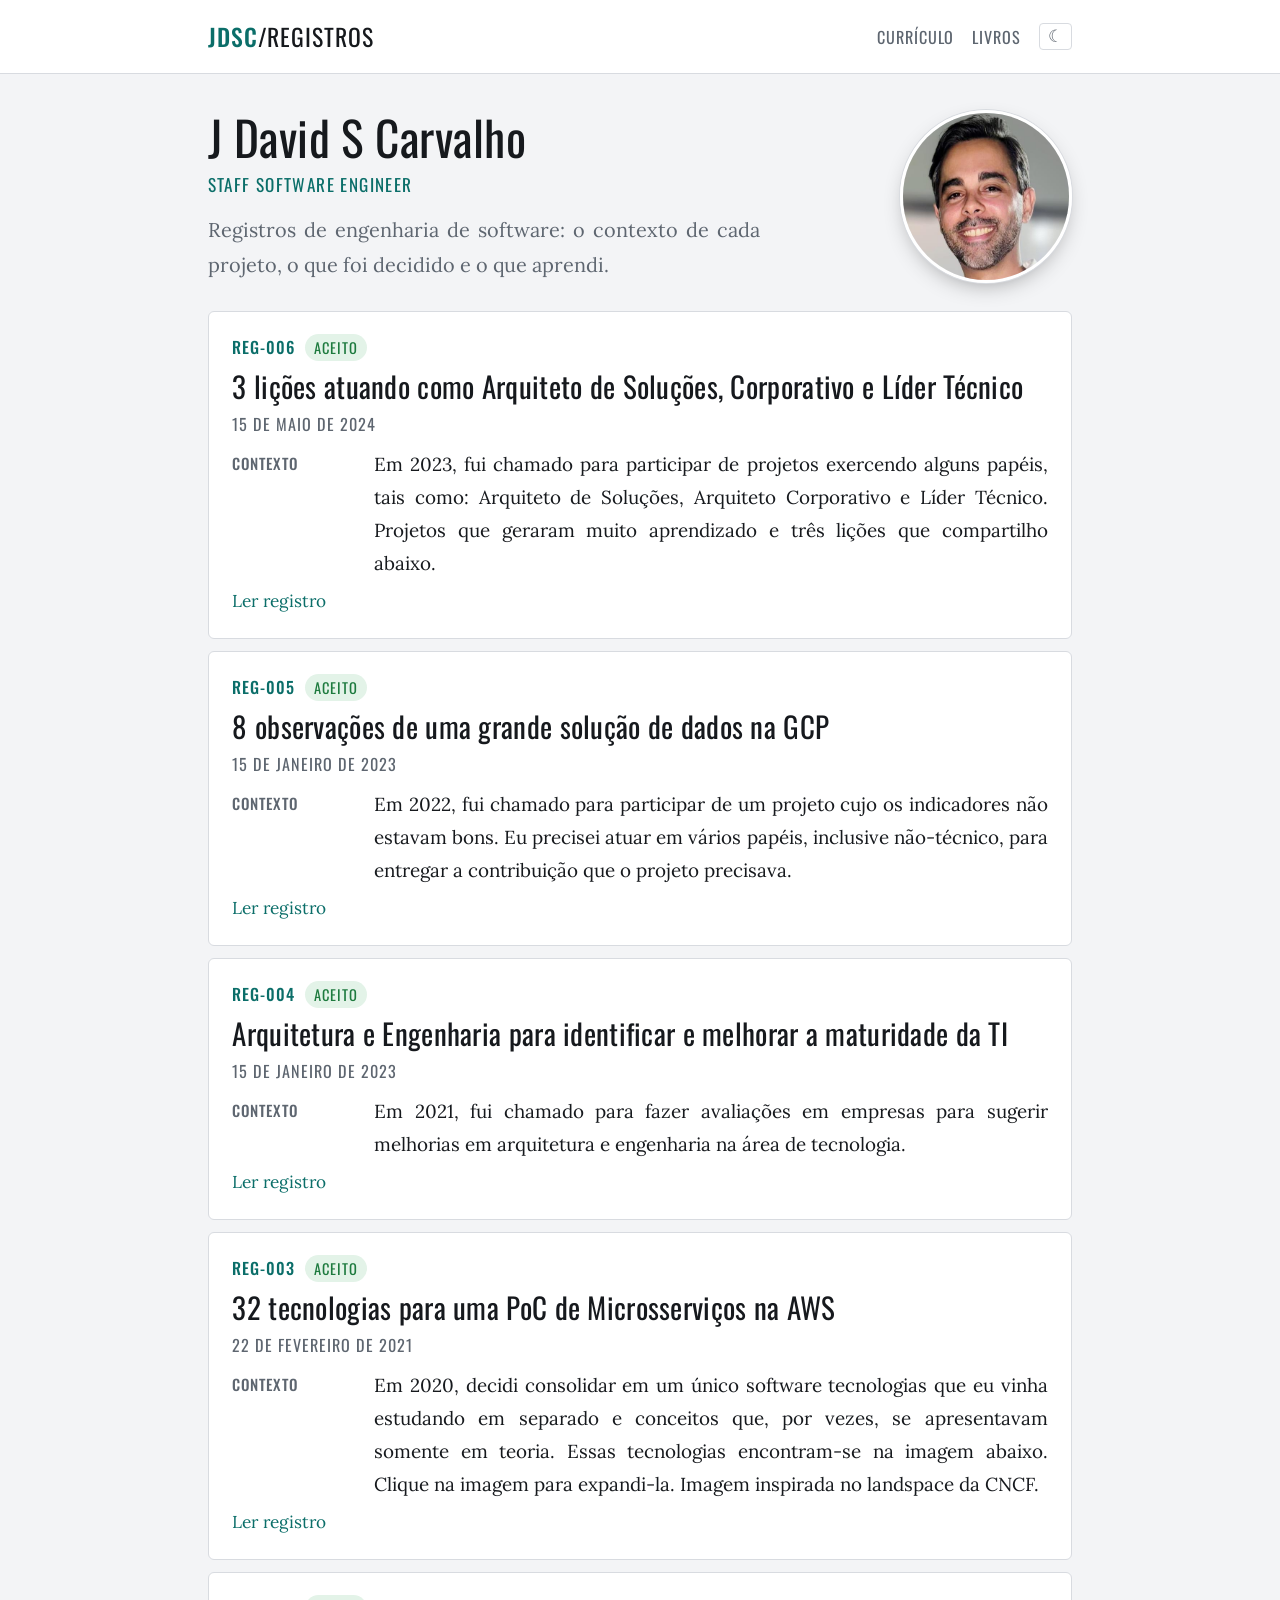
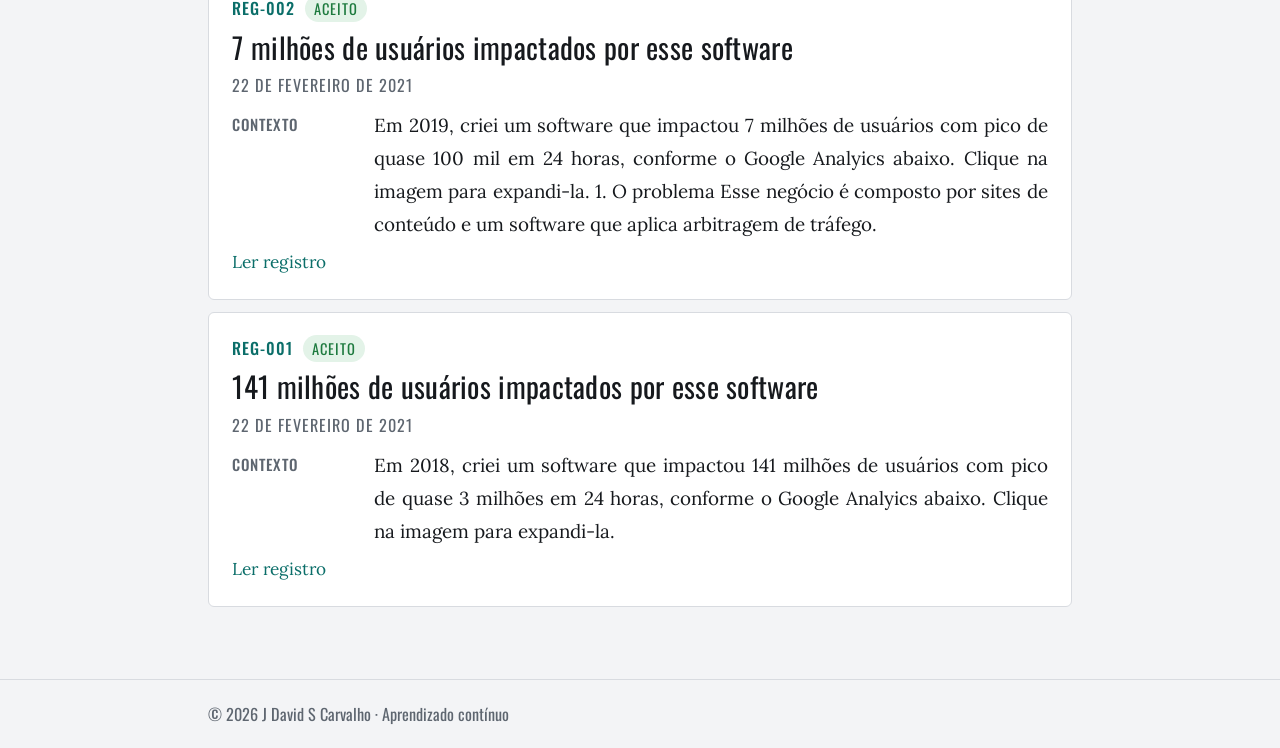
==== commit 64912fad: "Currículo: Matera com experiência de Staff; blog com o avatar do GitHub Matera: core banking de 2,3 " ====
--- a/index.html
+++ b/index.html
@@ -40,7 +40,7 @@
     <p class="intro-role">Staff Software Engineer</p>
     <p class="intro-lede">Registros de engenharia de software: o contexto de cada projeto, o que foi decidido e o que aprendi.</p>
   </div>
-  <img class="intro-photo" src="assets/eu.jpg" alt="Foto de J David S Carvalho" width="400" height="400">
+  <img class="intro-photo" src="assets/avatar.jpg" alt="Foto de J David S Carvalho" width="460" height="460">
 </section>
 <main class="col content">
   <nav class="toc" id="toc" hidden><p class="toc-title">Seções</p><ol></ol></nav>
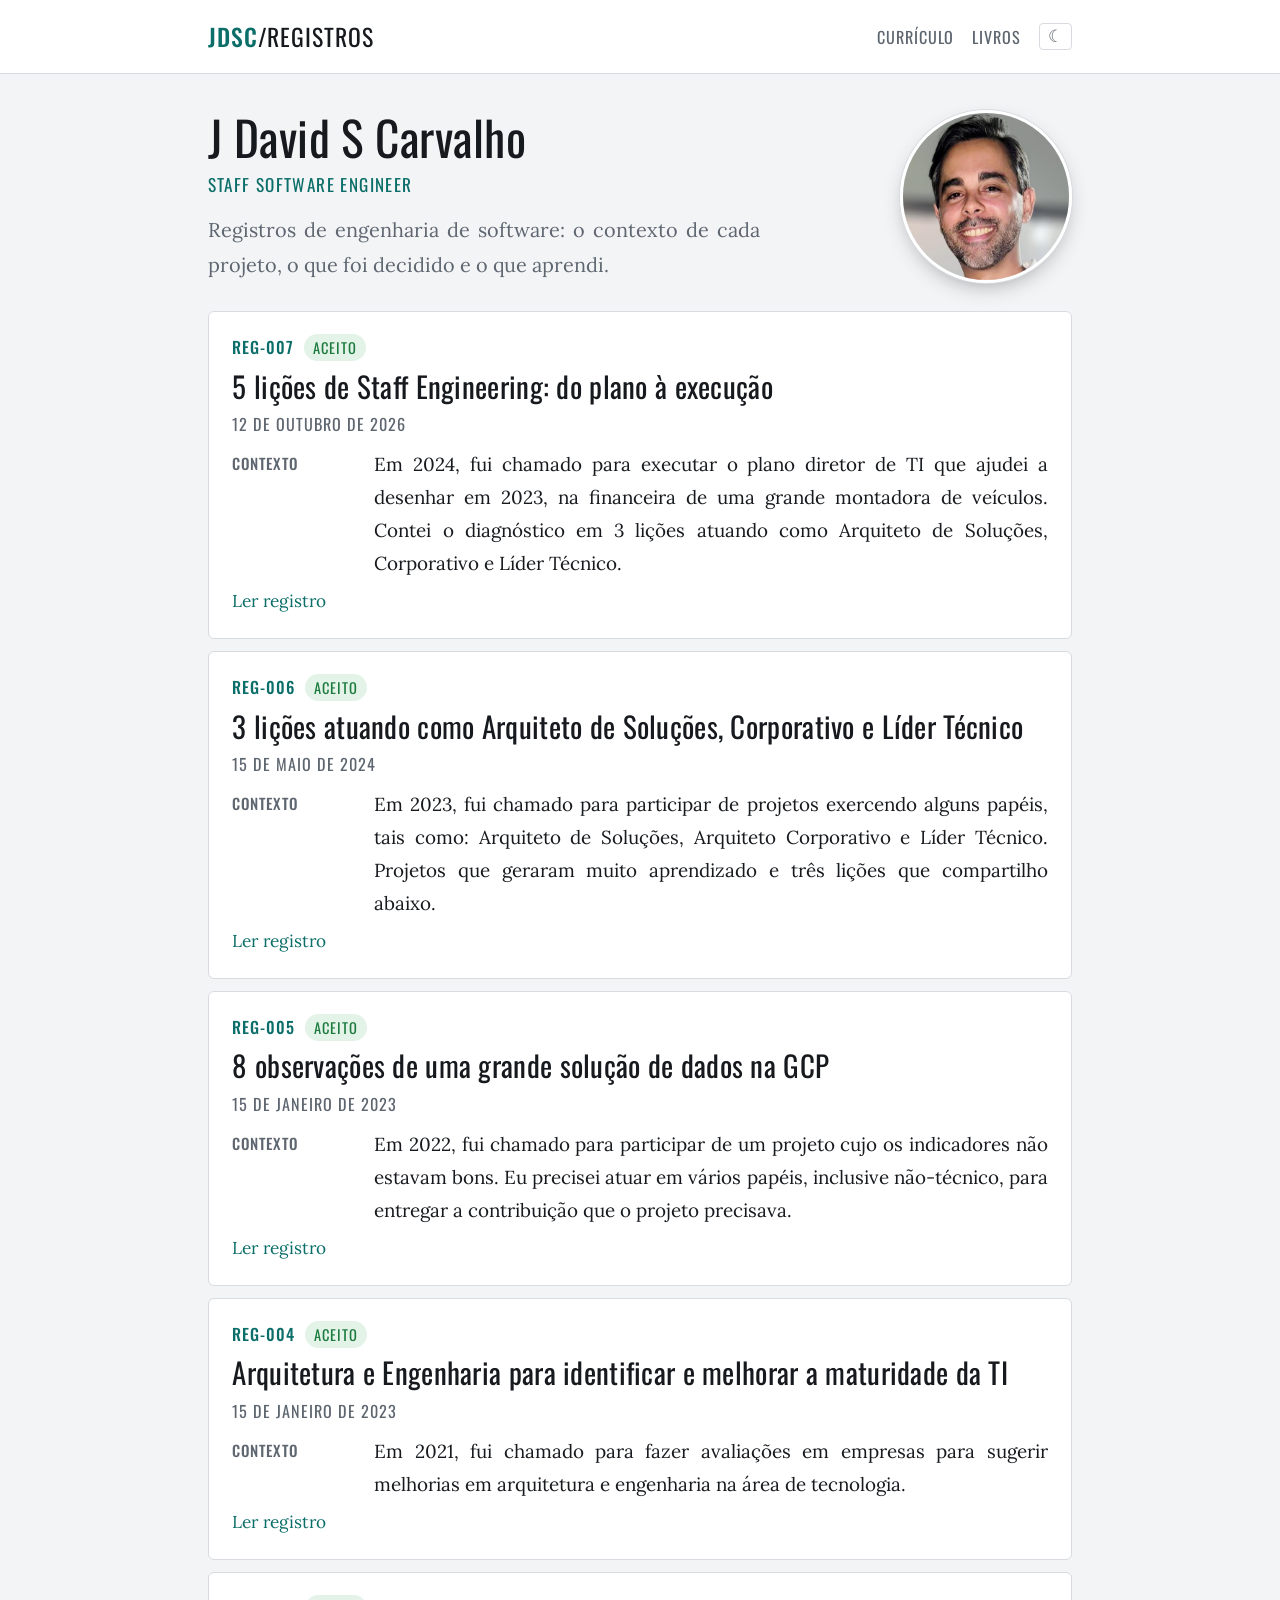
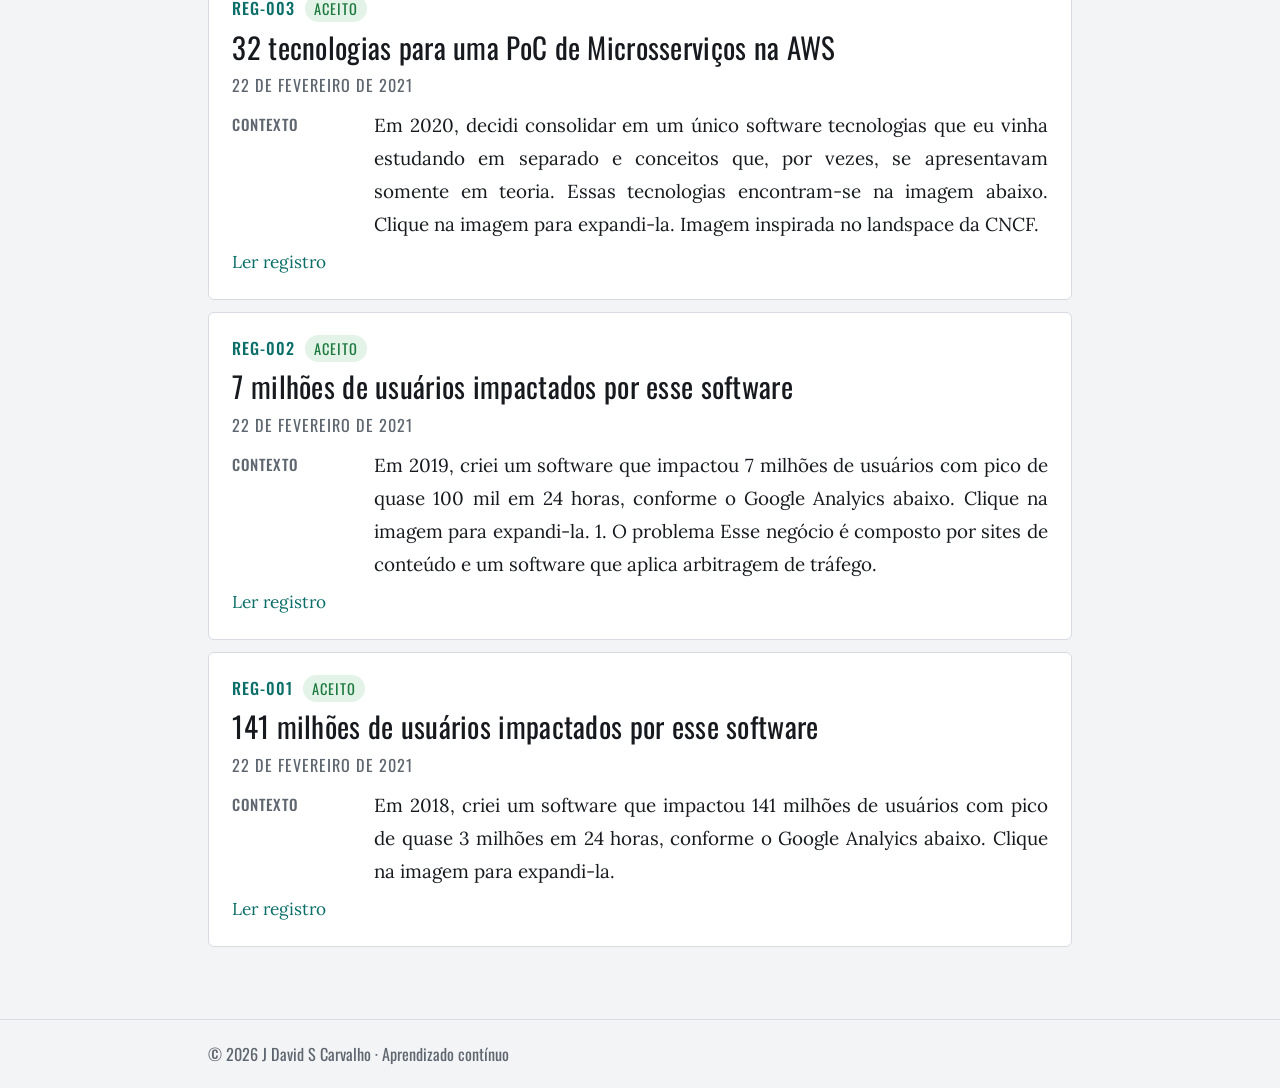
==== commit 22fe583e: "Post: 5 lições de Staff Engineering: do plano à execução (2024) Desenhos em SVG com versões clara e " ====
--- a/index.html
+++ b/index.html
@@ -44,7 +44,7 @@
 </section>
 <main class="col content">
   <nav class="toc" id="toc" hidden><p class="toc-title">Seções</p><ol></ol></nav>
-  <div class="entry-list"><article class="entry"><p class="record"><span class="record-id">REG-006</span> <span class="record-status">aceito</span></p><h2 class="entry-title"><a href="3-licoes/">3 lições atuando como Arquiteto de Soluções, Corporativo e Líder Técnico</a></h2><p class="meta"><time datetime="2024-05-15">15 de maio de 2024</time></p><p class="excerpt">Em 2023, fui chamado para participar de projetos exercendo alguns papéis, tais como: Arquiteto de Soluções, Arquiteto Corporativo e Líder Técnico. Projetos que geraram muito aprendizado e três lições que compartilho abaixo.</p><p class="more"><a href="3-licoes/">Ler mais</a></p></article><article class="entry"><p class="record"><span class="record-id">REG-005</span> <span class="record-status">aceito</span></p><h2 class="entry-title"><a href="8-gcp/">8 observações de uma grande solução de dados na GCP</a></h2><p class="meta"><time datetime="2023-01-15">15 de janeiro de 2023</time></p><p class="excerpt">Em 2022, fui chamado para participar de um projeto cujo os indicadores não estavam bons. Eu precisei atuar em vários papéis, inclusive não-técnico, para entregar a contribuição que o projeto precisava.</p><p class="more"><a href="8-gcp/">Ler mais</a></p></article><article class="entry"><p class="record"><span class="record-id">REG-004</span> <span class="record-status">aceito</span></p><h2 class="entry-title"><a href="mat/">Arquitetura e Engenharia para identificar e melhorar a maturidade da TI</a></h2><p class="meta"><time datetime="2023-01-15">15 de janeiro de 2023</time></p><p class="excerpt">Em 2021, fui chamado para fazer avaliações em empresas para sugerir melhorias em arquitetura e engenharia na área de tecnologia.</p><p class="more"><a href="mat/">Ler mais</a></p></article><article class="entry"><p class="record"><span class="record-id">REG-003</span> <span class="record-status">aceito</span></p><h2 class="entry-title"><a href="32-aws/">32 tecnologias para uma PoC de Microsserviços na AWS</a></h2><p class="meta"><time datetime="2021-02-22">22 de fevereiro de 2021</time></p><p class="excerpt">Em 2020, decidi consolidar em um único software tecnologias que eu vinha estudando em separado e conceitos que, por vezes, se apresentavam somente em teoria. Essas tecnologias encontram-se na imagem abaixo. Clique na imagem para expandi-la. Imagem inspirada no landspace da CNCF.</p><p class="more"><a href="32-aws/">Ler mais</a></p></article><article class="entry"><p class="record"><span class="record-id">REG-002</span> <span class="record-status">aceito</span></p><h2 class="entry-title"><a href="7m/">7 milhões de usuários impactados por esse software</a></h2><p class="meta"><time datetime="2021-02-22">22 de fevereiro de 2021</time></p><p class="excerpt">Em 2019, criei um software que impactou 7 milhões de usuários com pico de quase 100 mil em 24 horas, conforme o Google Analyics abaixo. Clique na imagem para expandi-la. 1. O problema Esse negócio é composto por sites de conteúdo e um software que aplica arbitragem de tráfego.</p><p class="more"><a href="7m/">Ler mais</a></p></article><article class="entry"><p class="record"><span class="record-id">REG-001</span> <span class="record-status">aceito</span></p><h2 class="entry-title"><a href="141m/">141 milhões de usuários impactados por esse software</a></h2><p class="meta"><time datetime="2021-02-22">22 de fevereiro de 2021</time></p><p class="excerpt">Em 2018, criei um software que impactou 141 milhões de usuários com pico de quase 3 milhões em 24 horas, conforme o Google Analyics abaixo. Clique na imagem para expandi-la.</p><p class="more"><a href="141m/">Ler mais</a></p></article></div>
+  <div class="entry-list"><article class="entry"><p class="record"><span class="record-id">REG-007</span> <span class="record-status">aceito</span></p><h2 class="entry-title"><a href="5-licoes/">5 lições de Staff Engineering: do plano à execução</a></h2><p class="meta"><time datetime="2026-10-12">12 de outubro de 2026</time></p><p class="excerpt">Em 2024, fui chamado para executar o plano diretor de TI que ajudei a desenhar em 2023, na financeira de uma grande montadora de veículos. Contei o diagnóstico em 3 lições atuando como Arquiteto de Soluções, Corporativo e Líder Técnico.</p><p class="more"><a href="5-licoes/">Ler mais</a></p></article><article class="entry"><p class="record"><span class="record-id">REG-006</span> <span class="record-status">aceito</span></p><h2 class="entry-title"><a href="3-licoes/">3 lições atuando como Arquiteto de Soluções, Corporativo e Líder Técnico</a></h2><p class="meta"><time datetime="2024-05-15">15 de maio de 2024</time></p><p class="excerpt">Em 2023, fui chamado para participar de projetos exercendo alguns papéis, tais como: Arquiteto de Soluções, Arquiteto Corporativo e Líder Técnico. Projetos que geraram muito aprendizado e três lições que compartilho abaixo.</p><p class="more"><a href="3-licoes/">Ler mais</a></p></article><article class="entry"><p class="record"><span class="record-id">REG-005</span> <span class="record-status">aceito</span></p><h2 class="entry-title"><a href="8-gcp/">8 observações de uma grande solução de dados na GCP</a></h2><p class="meta"><time datetime="2023-01-15">15 de janeiro de 2023</time></p><p class="excerpt">Em 2022, fui chamado para participar de um projeto cujo os indicadores não estavam bons. Eu precisei atuar em vários papéis, inclusive não-técnico, para entregar a contribuição que o projeto precisava.</p><p class="more"><a href="8-gcp/">Ler mais</a></p></article><article class="entry"><p class="record"><span class="record-id">REG-004</span> <span class="record-status">aceito</span></p><h2 class="entry-title"><a href="mat/">Arquitetura e Engenharia para identificar e melhorar a maturidade da TI</a></h2><p class="meta"><time datetime="2023-01-15">15 de janeiro de 2023</time></p><p class="excerpt">Em 2021, fui chamado para fazer avaliações em empresas para sugerir melhorias em arquitetura e engenharia na área de tecnologia.</p><p class="more"><a href="mat/">Ler mais</a></p></article><article class="entry"><p class="record"><span class="record-id">REG-003</span> <span class="record-status">aceito</span></p><h2 class="entry-title"><a href="32-aws/">32 tecnologias para uma PoC de Microsserviços na AWS</a></h2><p class="meta"><time datetime="2021-02-22">22 de fevereiro de 2021</time></p><p class="excerpt">Em 2020, decidi consolidar em um único software tecnologias que eu vinha estudando em separado e conceitos que, por vezes, se apresentavam somente em teoria. Essas tecnologias encontram-se na imagem abaixo. Clique na imagem para expandi-la. Imagem inspirada no landspace da CNCF.</p><p class="more"><a href="32-aws/">Ler mais</a></p></article><article class="entry"><p class="record"><span class="record-id">REG-002</span> <span class="record-status">aceito</span></p><h2 class="entry-title"><a href="7m/">7 milhões de usuários impactados por esse software</a></h2><p class="meta"><time datetime="2021-02-22">22 de fevereiro de 2021</time></p><p class="excerpt">Em 2019, criei um software que impactou 7 milhões de usuários com pico de quase 100 mil em 24 horas, conforme o Google Analyics abaixo. Clique na imagem para expandi-la. 1. O problema Esse negócio é composto por sites de conteúdo e um software que aplica arbitragem de tráfego.</p><p class="more"><a href="7m/">Ler mais</a></p></article><article class="entry"><p class="record"><span class="record-id">REG-001</span> <span class="record-status">aceito</span></p><h2 class="entry-title"><a href="141m/">141 milhões de usuários impactados por esse software</a></h2><p class="meta"><time datetime="2021-02-22">22 de fevereiro de 2021</time></p><p class="excerpt">Em 2018, criei um software que impactou 141 milhões de usuários com pico de quase 3 milhões em 24 horas, conforme o Google Analyics abaixo. Clique na imagem para expandi-la.</p><p class="more"><a href="141m/">Ler mais</a></p></article></div>
 </main>
 <footer class="site-footer"><div class="col"><p>© 2026 J David S Carvalho · Aprendizado contínuo</p></div></footer>
 <script>(function(){var hs=document.querySelectorAll('.entry-content h2[id]'),t=document.getElementById('toc');if(hs.length<2)return;
@@ -67,7 +67,7 @@
  ov.addEventListener('click',function(e){if(e.target===ov||e.target.classList.contains('lb-fig'))closeUI();});
  bClose.addEventListener('click',closeUI);bPrev.addEventListener('click',function(){go(-1);});bNext.addEventListener('click',function(){go(1);});
  if(items.length<2){bPrev.hidden=bNext.hidden=cntEl.hidden=true;}}
-function show(i){cur=(i+items.length)%items.length;var it=items[cur];imgEl.src=it.src;imgEl.alt=it.cap;capEl.textContent=it.cap;capEl.hidden=!it.cap;cntEl.textContent=(cur+1)+' / '+items.length;}
+function show(i){cur=(i+items.length)%items.length;var it=items[cur];imgEl.src=(it.el.dataset&&it.el.dataset.dark)?it.el.src:it.src;imgEl.alt=it.cap;capEl.textContent=it.cap;capEl.hidden=!it.cap;cntEl.textContent=(cur+1)+' / '+items.length;}
 function go(d){if(items.length>1)show(cur+d);}
 function open(i){if(!ov)build();opener=document.activeElement;show(i);ov.hidden=false;document.body.classList.add('lb-open');
  try{history.pushState({lb:1},'');}catch(e){}bClose.focus();}
